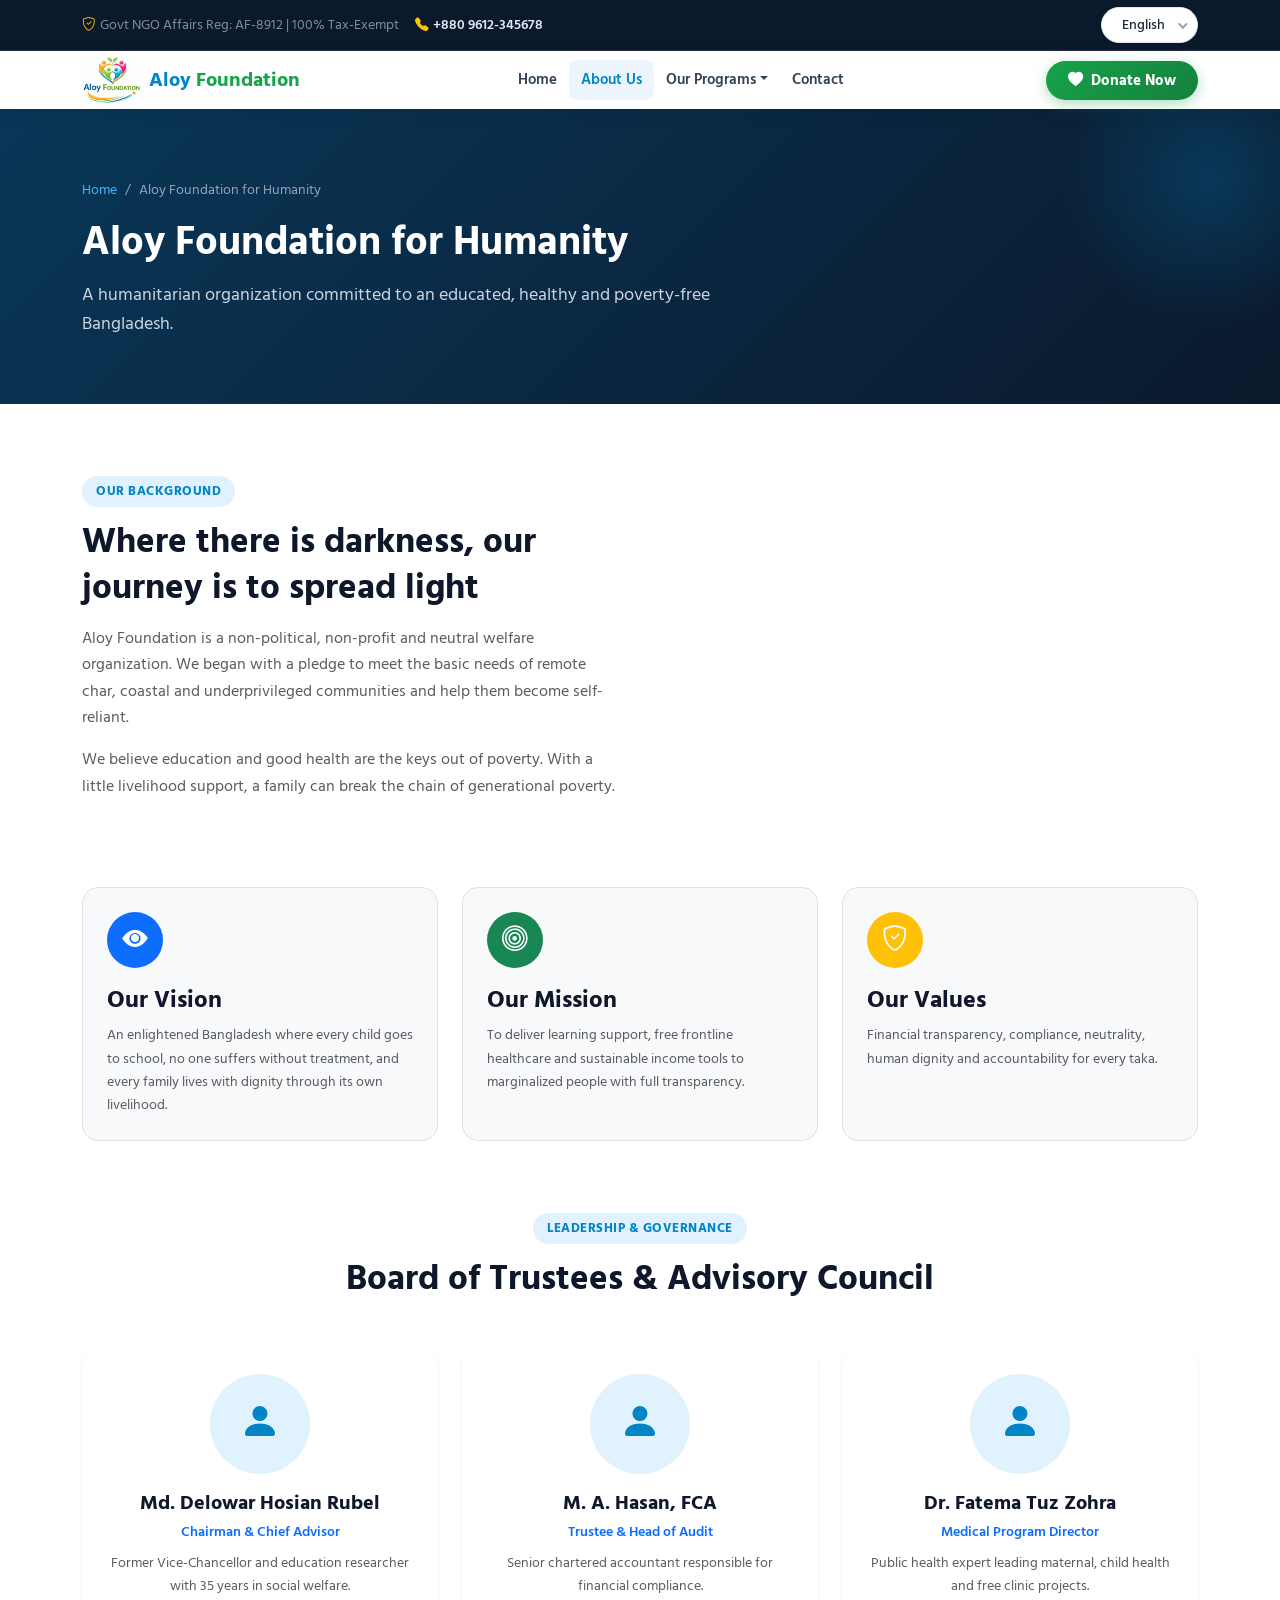
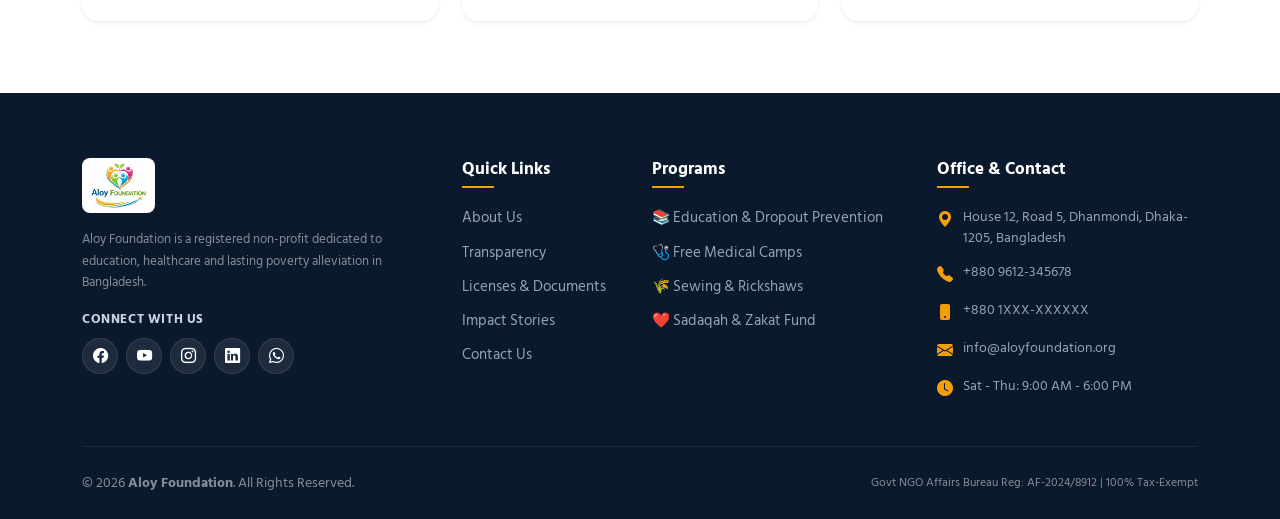
==== about.html @ f8c7ab72 "first-commit" ====
<!doctype html>
<html lang="en">
  <head>
    <meta charset="UTF-8" />
    <meta name="viewport" content="width=device-width, initial-scale=1.0" />
    <title>About Us | Aloy Foundation</title>
    <link rel="icon" type="image/jpeg" href="assets/images/logo.jpg" />
    <link rel="preconnect" href="https://fonts.googleapis.com" />
    <link rel="preconnect" href="https://fonts.gstatic.com" crossorigin />
    <link
      href="https://fonts.googleapis.com/css2?family=Hind+Siliguri:wght@300;400;500;600;700&family=Plus+Jakarta+Sans:wght@300;400;500;600;700;800&display=swap"
      rel="stylesheet"
    />
    <link
      href="https://cdn.jsdelivr.net/npm/bootstrap@5.3.3/dist/css/bootstrap.min.css"
      rel="stylesheet"
    />
    <link
      href="https://cdn.jsdelivr.net/npm/bootstrap-icons@1.11.3/font/bootstrap-icons.min.css"
      rel="stylesheet"
    />
    <link rel="stylesheet" href="assets/css/style.css" />
    <link rel="stylesheet" href="assets/css/pages/about.css" />
  </head>
  <body class="lang-en">
    <div class="top-bar">
      <div
        class="container d-flex flex-wrap justify-content-between align-items-center"
      >
        <div class="d-flex align-items-center gap-3">
          <span class="d-none d-md-inline text-white-50"
            ><i class="bi bi-shield-check text-warning me-1"></i>Govt NGO
            Affairs Reg: AF-8912 | 100% Tax-Exempt</span
          >
          <span class="d-flex align-items-center gap-1"
            ><i class="bi bi-telephone-fill text-warning"></i>
            <a href="tel:+8809612345678" class="fw-semibold"
              >+880 9612-345678</a
            ></span
          >
        </div>
        <div class="language-switcher-container">
          <div class="language-select-wrapper">
            <span class="language-icon">
              <i class="fas fa-globe"></i>
            </span>
            <select
              id="languageSwitcher"
              class="language-select"
              aria-label="Select Language"
            >
              <option value="en" selected>English</option>
              <option value="bn">বাংলা</option>
              <option value="ar">العربية</option>
              <option value="hi">हिन्दी</option>
            </select>
          </div>
          <!-- Hidden Google Translate Element -->
          <div id="google_translate_element"></div>
        </div>
      </div>
    </div>

    <!-- ===== NAVBAR ===== -->
    <header class="navbar navbar-expand-lg navbar-main sticky-top">
      <nav class="container">
        <a
          class="navbar-brand d-flex align-items-center gap-2"
          href="index.html"
        >
          <img
            src="assets/images/logo.jpg"
            alt="Aloy Foundation Logo"
            class="rounded"
          />
          <div class="d-flex flex-column">
            <span class="fw-bold fs-5 lh-1" style="color: var(--aloy-blue)"
              >Aloy
              <span style="color: var(--aloy-green-dark)"
                >Foundation</span
              ></span
            >
            <!-- <small class="text-muted fw-semibold" style="font-size: 0.72rem"
                >Aloy Welfare Foundation Bangladesh</small
              > -->
          </div>
        </a>
        <button
          class="navbar-toggler"
          type="button"
          data-bs-toggle="collapse"
          data-bs-target="#navMain"
        >
          <span class="navbar-toggler-icon"></span>
        </button>
        <div class="collapse navbar-collapse" id="navMain">
          <ul class="navbar-nav mx-auto mb-2 mb-lg-0">
            <li class="nav-item">
              <a class="nav-link active" href="index.html">Home</a>
            </li>
            <li class="nav-item">
              <a class="nav-link" href="about.html">About Us</a>
            </li>
            <li class="nav-item dropdown">
              <a
                class="nav-link dropdown-toggle"
                href="#"
                data-bs-toggle="dropdown"
                >Our Programs</a
              >
              <ul class="dropdown-menu">
                <li>
                  <a class="dropdown-item" href="education.html"
                    >📚 Education Program</a
                  >
                </li>
                <li>
                  <a class="dropdown-item" href="healthcare.html"
                    >🩺 Healthcare Services</a
                  >
                </li>
                <li>
                  <a class="dropdown-item" href="poverty.html"
                    >🌾 Poverty Alleviation</a
                  >
                </li>
              </ul>
            </li>
            <!-- <li class="nav-item">
                <a class="nav-link" href="transparency.html">Transparency</a>
              </li>
              <li class="nav-item">
                <a class="nav-link" href="documents.html"
                  >Licenses &amp; Documents</a
                >
              </li>
              <li class="nav-item">
                <a class="nav-link" href="stories.html">Impact Stories</a>
              </li> -->
            <li class="nav-item">
              <a class="nav-link" href="contact.html">Contact</a>
            </li>
          </ul>
          <button
            type="button"
            class="btn-aloy-donate"
            data-bs-toggle="modal"
            data-bs-target="#donationModal"
          >
            <i class="bi bi-heart-fill"></i> <span>Donate Now</span>
          </button>
        </div>
      </nav>
    </header>

    <!-- ===== PAGE HERO ===== -->
    <section class="page-hero">
      <div class="container">
        <div class="page-breadcrumb">
          <a href="index.html">Home</a> <span>/</span>
          <span>Aloy Foundation for Humanity</span>
        </div>
        <h1 class="page-hero-title">Aloy Foundation for Humanity</h1>
        <p class="page-hero-lead">
          A humanitarian organization committed to an educated, healthy and
          poverty-free Bangladesh.
        </p>
      </div>
    </section>

    <section class="py-5">
      <div class="container py-4">
        <div class="row align-items-center g-5 mb-5">
          <div class="col-lg-6">
            <span class="section-badge">Our Background</span>
            <h2 class="section-title">
              Where there is darkness, our journey is to spread light
            </h2>
            <p class="text-muted">
              Aloy Foundation is a non-political, non-profit and neutral welfare
              organization. We began with a pledge to meet the basic needs of
              remote char, coastal and underprivileged communities and help them
              become self-reliant.
            </p>
            <p class="text-muted">
              We believe education and good health are the keys out of poverty.
              With a little livelihood support, a family can break the chain of
              generational poverty.
            </p>
          </div>
          <div class="col-lg-6">
            <img
              src="https://images.unsplash.com/photo-1531206715517-5c0ba140b2b8?auto=format&fit=crop&w=800&q=80"
              alt=""
              class="img-fluid rounded-4 shadow"
            />
          </div>
        </div>
        <div class="row g-4 my-4">
          <div class="col-md-4">
            <div class="p-4 bg-light rounded-4 border h-100">
              <div class="stat-icon bg-primary text-white mb-3">
                <i class="bi bi-eye-fill"></i>
              </div>
              <h4 class="fw-bold mb-2">Our Vision</h4>
              <p class="text-muted small mb-0">
                An enlightened Bangladesh where every child goes to school, no
                one suffers without treatment, and every family lives with
                dignity through its own livelihood.
              </p>
            </div>
          </div>
          <div class="col-md-4">
            <div class="p-4 bg-light rounded-4 border h-100">
              <div class="stat-icon bg-success text-white mb-3">
                <i class="bi bi-bullseye"></i>
              </div>
              <h4 class="fw-bold mb-2">Our Mission</h4>
              <p class="text-muted small mb-0">
                To deliver learning support, free frontline healthcare and
                sustainable income tools to marginalized people with full
                transparency.
              </p>
            </div>
          </div>
          <div class="col-md-4">
            <div class="p-4 bg-light rounded-4 border h-100">
              <div class="stat-icon bg-warning text-white mb-3">
                <i class="bi bi-shield-check"></i>
              </div>
              <h4 class="fw-bold mb-2">Our Values</h4>
              <p class="text-muted small mb-0">
                Financial transparency, compliance, neutrality, human dignity
                and accountability for every taka.
              </p>
            </div>
          </div>
        </div>
        <div class="text-center my-5 pt-4">
          <span class="section-badge">Leadership &amp; Governance</span>
          <h2 class="section-title">
            Board of Trustees &amp; Advisory Council
          </h2>
        </div>
        <div class="row g-4">
          <div class="col-md-4">
            <div
              class="card border-0 shadow-sm rounded-4 p-4 text-center h-100"
            >
              <div class="board-avatar mx-auto mb-3">
                <i class="bi bi-person-fill"></i>
              </div>
              <h5 class="fw-bold mb-1">Md. Delowar Hosian Rubel</h5>
              <small class="text-primary fw-semibold d-block mb-2"
                >Chairman & Chief Advisor</small
              >
              <p class="text-muted small mb-0">
                Former Vice-Chancellor and education researcher with 35 years in
                social welfare.
              </p>
            </div>
          </div>
          <div class="col-md-4">
            <div
              class="card border-0 shadow-sm rounded-4 p-4 text-center h-100"
            >
              <div class="board-avatar mx-auto mb-3">
                <i class="bi bi-person-fill"></i>
              </div>
              <h5 class="fw-bold mb-1">M. A. Hasan, FCA</h5>
              <small class="text-primary fw-semibold d-block mb-2"
                >Trustee & Head of Audit</small
              >
              <p class="text-muted small mb-0">
                Senior chartered accountant responsible for financial
                compliance.
              </p>
            </div>
          </div>
          <div class="col-md-4">
            <div
              class="card border-0 shadow-sm rounded-4 p-4 text-center h-100"
            >
              <div class="board-avatar mx-auto mb-3">
                <i class="bi bi-person-fill"></i>
              </div>
              <h5 class="fw-bold mb-1">Dr. Fatema Tuz Zohra</h5>
              <small class="text-primary fw-semibold d-block mb-2"
                >Medical Program Director</small
              >
              <p class="text-muted small mb-0">
                Public health expert leading maternal, child health and free
                clinic projects.
              </p>
            </div>
          </div>
        </div>
      </div>
    </section>

    <!-- ===== FOOTER ===== -->
    <footer class="footer-main">
      <div class="container">
        <div class="row g-4">
          <!-- Col 1: Brand & Social -->
          <div class="col-lg-4 col-md-6">
            <div class="footer-logo">
              <img src="assets/images/logo.jpg" alt="Aloy Foundation" />
            </div>
            <p class="small text-white-50 pe-lg-3">
              Aloy Foundation is a registered non-profit dedicated to education,
              healthcare and lasting poverty alleviation in Bangladesh.
            </p>
            <div class="footer-social-wrap mt-3">
              <span class="footer-social-title">Connect With Us</span>
              <div class="social-links mt-2">
                <a href="https://facebook.com" target="_blank" rel="noopener" class="social-fb" title="Facebook"><i class="bi bi-facebook"></i></a>
                <a href="https://youtube.com" target="_blank" rel="noopener" class="social-yt" title="YouTube"><i class="bi bi-youtube"></i></a>
                <a href="https://instagram.com" target="_blank" rel="noopener" class="social-ig" title="Instagram"><i class="bi bi-instagram"></i></a>
                <a href="https://linkedin.com" target="_blank" rel="noopener" class="social-li" title="LinkedIn"><i class="bi bi-linkedin"></i></a>
                <a href="https://wa.me/8801XXXXXXXXX" target="_blank" rel="noopener" class="social-wa" title="WhatsApp"><i class="bi bi-whatsapp"></i></a>
              </div>
            </div>
          </div>

          <!-- Col 2: Quick Links -->
          <div class="col-6 col-lg-2 col-md-3">
            <h5 class="footer-heading">Quick Links</h5>
            <ul class="footer-links">
              <li><a href="about.html">About Us</a></li>
              <li><a href="transparency.html">Transparency</a></li>
              <li><a href="documents.html">Licenses &amp; Documents</a></li>
              <li><a href="stories.html">Impact Stories</a></li>
              <li><a href="contact.html">Contact Us</a></li>
            </ul>
          </div>

          <!-- Col 3: Programs -->
          <div class="col-6 col-lg-3 col-md-3">
            <h5 class="footer-heading">Programs</h5>
            <ul class="footer-links">
              <li>
                <a href="education.html"
                  >📚 Education &amp; Dropout Prevention</a
                >
              </li>
              <li><a href="healthcare.html">🩺 Free Medical Camps</a></li>
              <li>
                <a href="poverty.html">🌾 Sewing &amp; Rickshaws</a>
              </li>
              <li>
                <a href="index.html#other-ways-to-donate">❤️ Sadaqah &amp; Zakat Fund</a>
              </li>
            </ul>
          </div>

          <!-- Col 4: Contact & Office Address -->
          <div class="col-lg-3 col-md-6">
            <h5 class="footer-heading">Office &amp; Contact</h5>
            <ul class="footer-contact-list">
              <li>
                <i class="bi bi-geo-alt-fill"></i>
                <span>House 12, Road 5, Dhanmondi, Dhaka-1205, Bangladesh</span>
              </li>
              <li>
                <i class="bi bi-telephone-fill"></i>
                <a href="tel:+8809612345678">+880 9612-345678</a>
              </li>
              <li>
                <i class="bi bi-phone-fill"></i>
                <a href="tel:+8801XXXXXXXXX">+880 1XXX-XXXXXX</a>
              </li>
              <li>
                <i class="bi bi-envelope-fill"></i>
                <a href="mailto:info@aloyfoundation.org">info@aloyfoundation.org</a>
              </li>
              <li>
                <i class="bi bi-clock-fill"></i>
                <span>Sat - Thu: 9:00 AM - 6:00 PM</span>
              </li>
            </ul>
          </div>
        </div>

        <div
          class="footer-bottom d-flex flex-wrap justify-content-between align-items-center text-white-50 gap-2"
        >
          <div>
            © 2026 <strong>Aloy Foundation</strong>. All Rights Reserved.
          </div>
          <div class="small">Govt NGO Affairs Bureau Reg: AF-2024/8912 | 100% Tax-Exempt</div>
        </div>
      </div>
    </footer>

    <!-- ===== DONATION MODAL ===== -->
    <div class="modal fade" id="donationModal" tabindex="-1" aria-hidden="true">
      <div class="modal-dialog modal-dialog-centered modal-lg">
        <div class="modal-content">
          <div class="modal-header border-0 pb-0">
            <div class="d-flex align-items-center gap-2">
              <img src="assets/images/logo.jpg" alt="" style="height: 38px" />
              <h5 class="modal-title fw-bold">Online Donation Portal</h5>
            </div>
            <button
              type="button"
              class="btn-close"
              data-bs-dismiss="modal"
            ></button>
          </div>
          <div class="modal-body p-4">
            <div id="donationFormStep">
              <div class="row g-3 mb-3">
                <div class="col-md-6">
                  <label class="form-label small fw-bold">Donation Cause</label>
                  <select id="modalCauseSelect" class="form-select">
                    <option value="education">
                      📚 Child Education &amp; School Feeding
                    </option>
                    <option value="healthcare">
                      🩺 Free Healthcare &amp; Medicine
                    </option>
                    <option value="poverty">
                      🌾 Livelihood &amp; Self-Reliance
                    </option>
                    <option value="general">
                      🌐 General Humanitarian Fund
                    </option>
                  </select>
                </div>
                <div class="col-md-6">
                  <label class="form-label small fw-bold"
                    >Donation Amount</label
                  >
                  <div class="input-group">
                    <span
                      class="input-group-text fw-bold bg-light"
                      id="modalCurrencySymbol"
                      >৳</span
                    >
                    <input
                      type="number"
                      id="modalDonationAmount"
                      class="form-control"
                      value="1000"
                      min="10"
                    />
                  </div>
                </div>
              </div>
              <div class="row g-3 mb-3">
                <div class="col-md-6">
                  <input
                    type="text"
                    id="donorFullName"
                    class="form-control form-control-sm"
                    placeholder="Full name"
                  />
                </div>
                <div class="col-md-6">
                  <input
                    type="tel"
                    id="donorPhone"
                    class="form-control form-control-sm"
                    placeholder="Phone number"
                  />
                </div>
              </div>
              <div class="row g-2 mb-3">
                <div class="col-4 col-md-2">
                  <div class="payment-method-card active" data-method="bkash">
                    <img
                      src="assets/images/mfs/bkash.png"
                      alt="bKash"
                      style="height: 20px; width: 20px; object-fit: contain; margin-bottom: 2px;"
                      class="mx-auto d-block"
                    />
                    <span class="fw-bold d-block">bKash</span>
                  </div>
                </div>
                <div class="col-4 col-md-2">
                  <div class="payment-method-card" data-method="nagad">
                    <img
                      src="assets/images/mfs/nagad.png"
                      alt="Nagad"
                      style="height: 20px; width: 20px; object-fit: contain; margin-bottom: 2px;"
                      class="mx-auto d-block"
                    />
                    <span class="fw-bold d-block">Nagad</span>
                  </div>
                </div>
                <div class="col-4 col-md-2">
                  <div class="payment-method-card" data-method="rocket">
                    <img
                      src="assets/images/mfs/rocket.png"
                      alt="Rocket"
                      style="height: 20px; width: 20px; object-fit: contain; margin-bottom: 2px;"
                      class="mx-auto d-block"
                    />
                    <span class="fw-bold d-block">Rocket</span>
                  </div>
                </div>
                <div class="col-4 col-md-2">
                  <div class="payment-method-card" data-method="cards">
                    <span class="fw-bold d-block">Cards</span>
                  </div>
                </div>
                <div class="col-4 col-md-2">
                  <div class="payment-method-card" data-method="stripe">
                    <span class="fw-bold d-block">Stripe</span>
                  </div>
                </div>
                <div class="col-4 col-md-2">
                  <div class="payment-method-card" data-method="paypal">
                    <span class="fw-bold d-block">PayPal</span>
                  </div>
                </div>
              </div>
              <div
                id="bkashInstructions"
                class="p-3 bg-light rounded-3 border small mb-3"
              >
                Merchant number: <strong>01700-000000</strong> (Make Payment).
                Write your name as reference.
              </div>
              <div
                id="cardInstructions"
                class="p-3 bg-light rounded-3 border small mb-3 d-none"
              >
                You can give by card or PayPal through a secure gateway.
              </div>
              <button
                type="button"
                id="btnSubmitDonation"
                class="btn-aloy-donate w-100 py-3 justify-content-center"
              >
                Confirm Donation &amp; Generate Receipt
              </button>
            </div>
            <div id="donationReceiptStep" class="d-none text-center py-4">
              <i
                class="bi bi-check-circle-fill text-success"
                style="font-size: 3.5rem"
              ></i>
              <h4 class="fw-bold mt-2">Thank you for your generosity!</h4>
              <div
                class="card p-3 bg-light text-start mx-auto my-3"
                style="max-width: 450px"
              >
                <div class="d-flex justify-content-between mb-2">
                  <span class="text-muted small">Receipt No</span
                  ><strong id="receiptTxnId"></strong>
                </div>
                <div class="d-flex justify-content-between mb-2">
                  <span class="text-muted small">Donor</span
                  ><strong id="receiptDonorName"></strong>
                </div>
                <div class="d-flex justify-content-between mb-2">
                  <span class="text-muted small">Cause</span
                  ><strong id="receiptCause"></strong>
                </div>
                <div class="d-flex justify-content-between mb-2">
                  <span class="text-muted small">Amount</span
                  ><strong id="receiptAmount"></strong>
                </div>
                <div class="d-flex justify-content-between">
                  <span class="text-muted small">Date</span
                  ><span id="receiptDate"></span>
                </div>
              </div>
              <button
                class="btn btn-outline-secondary btn-sm me-2"
                onclick="window.print()"
              >
                Print Receipt
              </button>
              <button class="btn btn-primary btn-sm" data-bs-dismiss="modal">
                Done
              </button>
            </div>
          </div>
        </div>
      </div>
    </div>

    <script src="https://cdn.jsdelivr.net/npm/bootstrap@5.3.3/dist/js/bootstrap.bundle.min.js"></script>
    <script src="assets/js/main.js"></script>
  </body>
</html>
---- assets/css/style.css ----
/* 
================================================================
   ALOY FOUNDATION - OFFICIAL STYLESHEET
   Brand Colors:
   - Primary Blue: #0284c7 (from "Aloy")
   - Primary Green: #4cae2a / #16a34a (from "FOUNDATION")
   - Warm Amber/Orange: #f59e0b / #ea580c (from the Star & Swoosh)
   - Care Rose: #e11d48 (from Heart figure)
================================================================
*/

@import url("https://fonts.googleapis.com/css2?family=Hind+Siliguri:wght@300;400;500;600;700&family=Plus+Jakarta+Sans:wght@300;400;500;600;700;800&display=swap");

:root {
  --aloy-blue: #0284c7;
  --aloy-blue-dark: #0369a1;
  --aloy-blue-light: #e0f2fe;

  --aloy-green: #4cae2a;
  --aloy-green-dark: #16a34a;
  --aloy-green-light: #ecfdf5;

  --aloy-amber: #f59e0b;
  --aloy-amber-dark: #d97706;
  --aloy-amber-light: #fef3c7;

  --aloy-rose: #e11d48;
  --aloy-rose-light: #ffe4e6;

  --aloy-dark: #0f172a;
  --aloy-slate: #334155;
  --aloy-muted: #64748b;
  --aloy-light-bg: #f8fafc;
  --aloy-card-bg: #ffffff;
  --aloy-border: #e2e8f0;

  --aloy-shadow-sm: 0 2px 8px rgba(15, 23, 42, 0.05);
  --aloy-shadow-md: 0 8px 24px rgba(15, 23, 42, 0.08);
  --aloy-shadow-lg: 0 16px 40px rgba(15, 23, 42, 0.12);
  --aloy-radius-sm: 8px;
  --aloy-radius-md: 14px;
  --aloy-radius-lg: 20px;
  --aloy-radius-pill: 9999px;

  --font-en: "Plus Jakarta Sans", system-ui, -apple-system, sans-serif;
  --font-bn: "Hind Siliguri", "Plus Jakarta Sans", sans-serif;
}

/* Base & Typography */
body {
  font-family: var(--font-bn);
  color: var(--aloy-slate);
  background-color: #ffffff;
  overflow-x: clip;
  line-height: 1.65;
}

[lang="en"] body,
body.lang-en {
  font-family: var(--font-en) !important;
}

h1,
h2,
h3,
h4,
h5,
h6 {
  color: var(--aloy-dark);
  font-weight: 700;
  line-height: 1.3;
}

a {
  color: var(--aloy-blue);
  text-decoration: none;
  transition: all 0.25s ease;
}
a:hover {
  color: var(--aloy-blue-dark);
}

/* ==========================================
   BUTTON DESIGN & FIXES (Prevent Huge/Breaking Buttons)
   ========================================== */
.btn-aloy-primary,
.btn-aloy-donate,
.btn-aloy-outline,
.btn-lang,
.freq-btn,
.amount-btn {
  white-space: nowrap !important;
  max-width: 100%;
  flex-shrink: 0;
  line-height: 1.25;
}

.btn-aloy-primary {
  background: linear-gradient(
    135deg,
    var(--aloy-blue) 0%,
    var(--aloy-blue-dark) 100%
  );
  color: #fff !important;
  font-weight: 700;
  padding: 10px 22px;
  border-radius: var(--aloy-radius-pill);
  border: none;
  font-size: 0.95rem;
  box-shadow: 0 4px 14px rgba(2, 132, 199, 0.35);
  transition: all 0.25s ease;
  display: inline-flex;
  align-items: center;
  justify-content: center;
  gap: 8px;
}
.btn-aloy-primary:hover {
  transform: translateY(-2px);
  box-shadow: 0 8px 20px rgba(2, 132, 199, 0.45);
}

.btn-aloy-donate {
  background: linear-gradient(135deg, #16a34a 0%, #15803d 100%);
  color: #fff !important;
  font-weight: 700;
  padding: 10px 22px;
  border-radius: var(--aloy-radius-pill);
  border: none;
  font-size: 0.95rem;
  box-shadow: 0 4px 14px rgba(22, 163, 74, 0.35);
  animation: pulse-green 2.5s infinite;
  display: inline-flex;
  align-items: center;
  justify-content: center;
  gap: 8px;
}
.btn-aloy-donate:hover {
  transform: translateY(-2px);
  box-shadow: 0 8px 22px rgba(22, 163, 74, 0.5);
  background: linear-gradient(135deg, #15803d 0%, #166534 100%);
}

@keyframes pulse-green {
  0% {
    box-shadow: 0 0 0 0 rgba(22, 163, 74, 0.5);
  }
  70% {
    box-shadow: 0 0 0 10px rgba(22, 163, 74, 0);
  }
  100% {
    box-shadow: 0 0 0 0 rgba(22, 163, 74, 0);
  }
}

.btn-aloy-outline {
  border: 2px solid var(--aloy-blue);
  color: var(--aloy-blue) !important;
  font-weight: 600;
  padding: 8px 20px;
  font-size: 0.95rem;
  border-radius: var(--aloy-radius-pill);
  transition: all 0.2s ease;
  display: inline-flex;
  align-items: center;
  justify-content: center;
}
.btn-aloy-outline:hover {
  background-color: var(--aloy-blue);
  color: #fff !important;
}

/* ==========================================
   TOP UTILITY BAR
   ========================================== */
.top-bar {
  background-color: #0b192c;
  color: #cbd5e1;
  font-size: 0.85rem;
  padding: 7px 0;
  border-bottom: 1px solid rgba(255, 255, 255, 0.1);
}

.top-bar a {
  color: #e2e8f0;
}
.top-bar a:hover {
  color: var(--aloy-amber);
}

.lang-switch .btn-lang {
  border: 1px solid rgba(255, 255, 255, 0.25);
  color: #fff;
  padding: 3px 10px;
  font-size: 0.78rem;
  border-radius: var(--aloy-radius-pill);
  transition: all 0.2s;
  background: transparent;
  line-height: 1.2;
}
.lang-switch .btn-lang.active {
  background-color: var(--aloy-amber);
  color: #000;
  font-weight: 700;
  border-color: var(--aloy-amber);
}

.currency-switch select {
  background: rgba(255, 255, 255, 0.12);
  color: #fff;
  border: 1px solid rgba(255, 255, 255, 0.25);
  font-size: 0.78rem;
  border-radius: var(--aloy-radius-pill);
  padding: 3px 8px;
  line-height: 1.2;
}
.currency-switch select option {
  background: #0f172a;
  color: #fff;
}

/* ==========================================
   MAIN NAVIGATION
   ========================================== */
.navbar-main {
  position: -webkit-sticky !important;
  position: sticky !important;
  top: 0 !important;
  z-index: 1020 !important;
  background-color: rgba(255, 255, 255, 0.98);
  backdrop-filter: blur(12px);
  box-shadow: 0 4px 20px rgba(0, 0, 0, 0.06);
  padding: 0;
  transition: all 0.3s ease;
}

.navbar-brand img {
  height: 48px;
  width: auto;
  object-fit: contain;
}

.nav-link {
  font-weight: 600;
  font-size: 0.92rem;
  color: var(--aloy-slate) !important;
  padding: 8px 12px !important;
  border-radius: var(--aloy-radius-sm);
  transition: all 0.2s ease;
  white-space: nowrap;
}
.nav-link:hover,
.nav-link.active {
  color: var(--aloy-blue) !important;
  background-color: rgba(2, 132, 199, 0.08);
}

.dropdown-menu {
  border: 1px solid var(--aloy-border);
  border-radius: var(--aloy-radius-md);
  box-shadow: var(--aloy-shadow-lg);
  padding: 8px;
  animation: fadeInDown 0.25s ease-out;
}

@keyframes fadeInDown {
  from {
    opacity: 0;
    transform: translateY(-8px);
  }
  to {
    opacity: 1;
    transform: translateY(0);
  }
}

.dropdown-item {
  border-radius: 8px;
  padding: 8px 12px;
  font-weight: 500;
  font-size: 0.9rem;
}
.dropdown-item:hover {
  background-color: var(--aloy-blue-light);
  color: var(--aloy-blue-dark);
}

/* ==========================================
   HERO SECTION WITH SMOOTH BANNER SLIDER
   ========================================== */
.hero-slider-container {
  position: relative;
  background-color: #0b192c;
  overflow: hidden;
  min-height: 620px;
}

/* Carousel Item & Background Transitions */
.hero-carousel-item {
  height: 640px;
  min-height: 640px;
  background-size: cover;
  background-position: center;
  position: relative;
  transition:
    transform 1.2s cubic-bezier(0.25, 1, 0.5, 1),
    opacity 0.8s ease-in-out !important;
}

/* Background gradient overlay for sharp text contrast */
.hero-carousel-item::before {
  content: "";
  position: absolute;
  top: 0;
  left: 0;
  right: 0;
  bottom: 0;
  background: linear-gradient(
    90deg,
    rgba(11, 25, 44, 0.92) 0%,
    rgba(11, 25, 44, 0.82) 45%,
    rgba(11, 25, 44, 0.45) 100%
  );
  z-index: 1;
}

.hero-content-wrap {
  position: relative;
  z-index: 2;
  padding: 60px 0;
}

.hero-badge {
  display: inline-flex;
  align-items: center;
  gap: 8px;
  background: rgba(255, 255, 255, 0.15);
  color: #fef08a;
  font-size: 0.85rem;
  font-weight: 600;
  padding: 6px 16px;
  border-radius: var(--aloy-radius-pill);
  margin-bottom: 18px;
  border: 1px solid rgba(255, 255, 255, 0.2);
  backdrop-filter: blur(4px);
}

.hero-title {
  font-size: 2.75rem;
  font-weight: 800;
  color: #ffffff;
  line-height: 1.25;
  margin-bottom: 20px;
}
.hero-title .highlight-blue {
  color: #38bdf8;
}
.hero-title .highlight-green {
  color: #4ade80;
}

.hero-lead {
  font-size: 1.12rem;
  color: #cbd5e1;
  margin-bottom: 28px;
  max-width: 620px;
}

/* Carousel Indicators */
.carousel-indicators [data-bs-target] {
  width: 12px;
  height: 12px;
  border-radius: 50%;
  background-color: rgba(255, 255, 255, 0.5);
  border: none;
  margin: 0 5px;
  transition: all 0.3s;
}
.carousel-indicators .active {
  width: 28px;
  border-radius: 10px;
  background-color: var(--aloy-amber);
}

/* Quick Donation Box inside Hero */
.hero-donate-box {
  background: #ffffff;
  border-radius: var(--aloy-radius-lg);
  padding: 26px;
  box-shadow: 0 20px 45px rgba(0, 0, 0, 0.3);
  border: 1px solid rgba(255, 255, 255, 0.2);
  position: relative;
  z-index: 2;
}

.donate-box-title {
  font-size: 1.2rem;
  font-weight: 700;
  display: flex;
  align-items: center;
  justify-content: space-between;
  margin-bottom: 14px;
}

/* Frequency Toggle */
.freq-toggle {
  display: flex;
  background: #f1f5f9;
  border-radius: var(--aloy-radius-pill);
  padding: 4px;
  margin-bottom: 16px;
}
.freq-toggle button {
  flex: 1;
  border: none;
  background: transparent;
  padding: 8px 10px;
  font-size: 0.88rem;
  font-weight: 600;
  border-radius: var(--aloy-radius-pill);
  color: var(--aloy-slate);
  transition: all 0.2s;
  white-space: nowrap;
}
.freq-toggle button.active {
  background: #ffffff;
  color: var(--aloy-dark);
  box-shadow: 0 2px 6px rgba(0, 0, 0, 0.08);
}

/* Cause Select Pills */
.cause-selector {
  display: grid;
  grid-template-columns: repeat(3, 1fr);
  gap: 8px;
  margin-bottom: 16px;
}
.cause-pill {
  border: 1px solid var(--aloy-border);
  background: #f8fafc;
  border-radius: 10px;
  padding: 8px 4px;
  text-align: center;
  cursor: pointer;
  font-size: 0.78rem;
  font-weight: 600;
  transition: all 0.2s;
}
.cause-pill i {
  display: block;
  font-size: 1.15rem;
  margin-bottom: 3px;
}
.cause-pill.active {
  border-color: var(--aloy-blue);
  background: var(--aloy-blue-light);
  color: var(--aloy-blue-dark);
}

/* Amount Pills */
.amount-grid {
  display: grid;
  grid-template-columns: repeat(4, 1fr);
  gap: 8px;
  margin-bottom: 12px;
}
.amount-btn {
  border: 1px solid var(--aloy-border);
  background: #fff;
  border-radius: 8px;
  padding: 8px 4px;
  font-weight: 700;
  font-size: 0.9rem;
  text-align: center;
  cursor: pointer;
  transition: all 0.2s;
}
.amount-btn:hover {
  border-color: var(--aloy-green);
}
.amount-btn.active {
  background: #16a34a;
  color: #fff;
  border-color: #16a34a;
}

.impact-preview-text {
  font-size: 0.82rem;
  color: #065f46;
  background: #ecfdf5;
  padding: 8px 12px;
  border-radius: 8px;
  margin-bottom: 14px;
  border-left: 3px solid #10b981;
}

/* ==========================================
   PAGE HERO / SUBPAGE HEADER
   ========================================== */
.page-hero {
  background: linear-gradient(135deg, #093758 0%, #0b192c 100%);
  color: #ffffff;
  padding: 70px 0 50px 0;
  position: relative;
  overflow: hidden;
}
.page-hero::after {
  content: "";
  position: absolute;
  top: -80px;
  right: -80px;
  width: 300px;
  height: 300px;
  background: radial-gradient(
    circle,
    rgba(2, 132, 199, 0.25) 0%,
    rgba(0, 0, 0, 0) 70%
  );
  border-radius: 50%;
}
.page-hero-title {
  font-size: 2.5rem;
  font-weight: 800;
  color: #ffffff;
  margin-bottom: 12px;
}
.page-hero-lead {
  font-size: 1.1rem;
  color: #cbd5e1;
  max-width: 720px;
}
.page-breadcrumb {
  display: flex;
  align-items: center;
  gap: 8px;
  font-size: 0.85rem;
  color: #94a3b8;
  margin-bottom: 14px;
}
.page-breadcrumb a {
  color: #38bdf8;
}

/* ==========================================
   STATS COUNTER SECTION
   ========================================== */
.impact-stats-section {
  background: linear-gradient(135deg, #093758 0%, #0b192c 100%);
  color: #ffffff;
  padding: 55px 0;
  position: relative;
}

.stat-item {
  text-align: center;
  padding: 16px 12px;
}
.stat-icon {
  width: 56px;
  height: 56px;
  border-radius: 50%;
  background: rgba(255, 255, 255, 0.1);
  display: inline-flex;
  align-items: center;
  justify-content: center;
  font-size: 1.6rem;
  color: var(--aloy-amber);
  margin-bottom: 12px;
}
.stat-number {
  font-size: 2.3rem;
  font-weight: 800;
  color: #ffffff;
  margin-bottom: 4px;
  font-family: var(--font-en);
}
.stat-label {
  font-size: 0.92rem;
  color: #94a3b8;
  font-weight: 500;
}

/* Section Header Styles */
.section-badge {
  display: inline-block;
  font-size: 0.82rem;
  font-weight: 700;
  letter-spacing: 0.5px;
  text-transform: uppercase;
  color: var(--aloy-blue);
  background: var(--aloy-blue-light);
  padding: 5px 14px;
  border-radius: var(--aloy-radius-pill);
  margin-bottom: 12px;
}
.section-title {
  font-size: 2.2rem;
  font-weight: 800;
  margin-bottom: 14px;
}
.section-lead {
  font-size: 1.05rem;
  color: var(--aloy-muted);
  max-width: 680px;
  margin: 0 auto;
}

/* Program Cards (The 3 Core Pillars) */
.program-card {
  background: #ffffff;
  border-radius: var(--aloy-radius-lg);
  border: 1px solid var(--aloy-border);
  overflow: hidden;
  box-shadow: var(--aloy-shadow-sm);
  transition: all 0.3s cubic-bezier(0.165, 0.84, 0.44, 1);
  display: flex;
  flex-direction: column;
  height: 100%;
}
.program-card:hover {
  transform: translateY(-8px);
  box-shadow: var(--aloy-shadow-lg);
  border-color: rgba(2, 132, 199, 0.3);
}

.program-card-img-wrap {
  position: relative;
  height: 230px;
  overflow: hidden;
}
.program-card-img {
  width: 100%;
  height: 100%;
  object-fit: cover;
  transition: transform 0.5s ease;
}
.program-card:hover .program-card-img {
  transform: scale(1.06);
}

.program-sector-pill {
  position: absolute;
  top: 16px;
  left: 16px;
  padding: 6px 14px;
  border-radius: var(--aloy-radius-pill);
  color: #ffffff;
  font-weight: 700;
  font-size: 0.82rem;
  display: inline-flex;
  align-items: center;
  gap: 6px;
  box-shadow: 0 4px 10px rgba(0, 0, 0, 0.2);
}
.pill-education {
  background-color: #0284c7;
}
.pill-health {
  background-color: #e11d48;
}
.pill-poverty {
  background-color: #16a34a;
}

.program-card-body {
  padding: 24px;
  display: flex;
  flex-direction: column;
  flex-grow: 1;
}

.program-features-list {
  list-style: none;
  padding: 0;
  margin: 16px 0 20px 0;
}
.program-features-list li {
  font-size: 0.9rem;
  color: var(--aloy-slate);
  margin-bottom: 8px;
  display: flex;
  align-items: center;
  gap: 8px;
}
.program-features-list li i {
  color: var(--aloy-green);
  font-size: 1rem;
}

/* ==========================================
   GOVT LICENSES & LEGAL DOCUMENTS CARDS
   ========================================== */
.document-card {
  background: #ffffff;
  border: 1px solid var(--aloy-border);
  border-radius: var(--aloy-radius-md);
  padding: 22px;
  box-shadow: var(--aloy-shadow-sm);
  transition: all 0.25s ease;
  height: 100%;
  display: flex;
  flex-direction: column;
}
.document-card:hover {
  transform: translateY(-4px);
  box-shadow: var(--aloy-shadow-md);
  border-color: var(--aloy-blue);
}

.doc-icon-wrap {
  width: 54px;
  height: 54px;
  border-radius: 12px;
  display: flex;
  align-items: center;
  justify-content: center;
  font-size: 1.8rem;
  margin-bottom: 16px;
}
.doc-icon-pdf {
  background: #fee2e2;
  color: #ef4444;
}
.doc-icon-cert {
  background: #e0f2fe;
  color: #0284c7;
}
.doc-icon-tax {
  background: #dcfce7;
  color: #16a34a;
}
.doc-icon-law {
  background: #fef3c7;
  color: #d97706;
}

.doc-meta {
  font-size: 0.82rem;
  color: var(--aloy-muted);
  margin-bottom: 14px;
}
.doc-meta span {
  display: inline-block;
  margin-right: 12px;
}

/* Transparency & Governance Section */
.transparency-section {
  background-color: #f8fafc;
  border-top: 1px solid var(--aloy-border);
  border-bottom: 1px solid var(--aloy-border);
  padding: 70px 0;
}

.fund-alloc-card {
  background: #ffffff;
  border-radius: var(--aloy-radius-lg);
  padding: 28px;
  border: 1px solid var(--aloy-border);
  box-shadow: var(--aloy-shadow-sm);
}

.alloc-bar-item {
  margin-bottom: 16px;
}
.alloc-bar-header {
  display: flex;
  justify-content: space-between;
  font-size: 0.92rem;
  font-weight: 600;
  margin-bottom: 6px;
}

.audit-doc-card {
  background: #ffffff;
  border: 1px solid var(--aloy-border);
  border-radius: var(--aloy-radius-md);
  padding: 16px 20px;
  display: flex;
  align-items: center;
  justify-content: space-between;
  margin-bottom: 12px;
  transition: all 0.2s;
}
.audit-doc-card:hover {
  border-color: var(--aloy-blue);
  background: var(--aloy-blue-light);
}

.pdf-icon {
  font-size: 2rem;
  color: #ef4444;
  margin-right: 14px;
}

.badge-trust {
  display: inline-flex;
  align-items: center;
  gap: 8px;
  background: #ffffff;
  border: 1px solid #cbd5e1;
  padding: 10px 18px;
  border-radius: var(--aloy-radius-md);
  font-size: 0.9rem;
  font-weight: 600;
  color: var(--aloy-dark);
  box-shadow: var(--aloy-shadow-sm);
}

/* Success Stories */
.story-card {
  background: #ffffff;
  border-radius: var(--aloy-radius-lg);
  border: 1px solid var(--aloy-border);
  overflow: hidden;
  box-shadow: var(--aloy-shadow-sm);
  transition: all 0.3s;
  height: 100%;
}
.story-card:hover {
  box-shadow: var(--aloy-shadow-md);
}

.story-img-wrap {
  height: 220px;
  position: relative;
}
.story-img {
  width: 100%;
  height: 100%;
  object-fit: cover;
}
.story-quote-icon {
  position: absolute;
  bottom: -15px;
  right: 20px;
  width: 40px;
  height: 40px;
  border-radius: 50%;
  background: var(--aloy-amber);
  color: #fff;
  display: flex;
  align-items: center;
  justify-content: center;
  font-size: 1.2rem;
  box-shadow: 0 4px 10px rgba(0, 0, 0, 0.15);
}

/* Volunteer CTA Banner */
.volunteer-banner {
  background: linear-gradient(135deg, #0284c7 0%, #0369a1 100%);
  border-radius: var(--aloy-radius-lg);
  padding: 50px 40px;
  color: #ffffff;
  box-shadow: var(--aloy-shadow-md);
  position: relative;
  overflow: hidden;
}
.volunteer-banner::after {
  content: "";
  position: absolute;
  top: -60px;
  right: -60px;
  width: 250px;
  height: 250px;
  background: rgba(255, 255, 255, 0.1);
  border-radius: 50%;
}

/* Footer */
.footer-main {
  background-color: #0b192c;
  color: #94a3b8;
  padding-top: 65px;
  padding-bottom: 25px;
  font-size: 0.92rem;
}

.footer-logo img {
  height: 55px;
  margin-bottom: 16px;
  background: #ffffff;
  padding: 4px 8px;
  border-radius: 8px;
}

.footer-heading {
  color: #ffffff;
  font-size: 1.05rem;
  font-weight: 700;
  margin-bottom: 18px;
  position: relative;
  padding-bottom: 8px;
}
.footer-heading::after {
  content: "";
  position: absolute;
  bottom: 0;
  left: 0;
  width: 32px;
  height: 2px;
  background-color: var(--aloy-amber);
}

.footer-links {
  list-style: none;
  padding: 0;
  margin: 0;
}
.footer-links li {
  margin-bottom: 10px;
}
.footer-links a {
  color: #94a3b8;
  transition: all 0.2s;
}
.footer-links a:hover {
  color: #ffffff;
  padding-left: 5px;
}

/* Footer Social & Contact Enhancements */
.footer-social-title {
  display: block;
  font-size: 0.8rem;
  font-weight: 700;
  color: #cbd5e1;
  text-transform: uppercase;
  letter-spacing: 0.6px;
}

.social-links {
  display: flex;
  align-items: center;
  flex-wrap: wrap;
  gap: 8px;
}

.social-links a {
  display: inline-flex;
  align-items: center;
  justify-content: center;
  width: 36px;
  height: 36px;
  border-radius: 50%;
  background: rgba(255, 255, 255, 0.08);
  border: 1px solid rgba(255, 255, 255, 0.1);
  color: #ffffff;
  font-size: 0.95rem;
  transition: all 0.25s ease;
}

.social-links a:hover {
  transform: translateY(-3px);
  color: #ffffff;
}

.social-links a.social-fb:hover {
  background: #1877f2;
  border-color: #1877f2;
  box-shadow: 0 4px 12px rgba(24, 119, 242, 0.4);
}

.social-links a.social-yt:hover {
  background: #ff0000;
  border-color: #ff0000;
  box-shadow: 0 4px 12px rgba(255, 0, 0, 0.4);
}

.social-links a.social-ig:hover {
  background: #e4405f;
  border-color: #e4405f;
  box-shadow: 0 4px 12px rgba(228, 64, 95, 0.4);
}

.social-links a.social-li:hover {
  background: #0a66c2;
  border-color: #0a66c2;
  box-shadow: 0 4px 12px rgba(10, 102, 194, 0.4);
}

.social-links a.social-wa:hover {
  background: #25d366;
  border-color: #25d366;
  box-shadow: 0 4px 12px rgba(37, 211, 102, 0.4);
}

/* Footer Contact List */
.footer-contact-list {
  list-style: none;
  padding: 0;
  margin: 0;
  display: flex;
  flex-direction: column;
  gap: 12px;
}

.footer-contact-list li {
  display: flex;
  align-items: flex-start;
  gap: 10px;
  color: #94a3b8;
  font-size: 0.88rem;
  line-height: 1.5;
}

.footer-contact-list li i {
  color: var(--aloy-amber);
  font-size: 1rem;
  margin-top: 2px;
  flex-shrink: 0;
}

.footer-contact-list a {
  color: #94a3b8;
  transition: color 0.2s ease;
}

.footer-contact-list a:hover {
  color: #ffffff;
}

.footer-bottom {
  margin-top: 45px;
  padding-top: 25px;
  border-top: 1px solid rgba(255, 255, 255, 0.08);
  font-size: 0.85rem;
}

/* Modal */
.modal-content {
  border-radius: var(--aloy-radius-lg);
  border: none;
  box-shadow: 0 25px 60px rgba(0, 0, 0, 0.25);
}

.payment-method-card {
  border: 1px solid var(--aloy-border);
  border-radius: 10px;
  padding: 10px 6px;
  cursor: pointer;
  transition: all 0.2s;
  text-align: center;
}
.payment-method-card:hover {
  border-color: var(--aloy-blue);
}
.payment-method-card.active {
  border-color: var(--aloy-blue);
  background-color: var(--aloy-blue-light);
}

/* Floating Donate Quick Button (Mobile) */
.mobile-donate-fab {
  display: none;
  position: fixed;
  bottom: 20px;
  right: 20px;
  z-index: 999;
}

@media (max-width: 991.98px) {
  .hero-title {
    font-size: 2.1rem;
  }
  .hero-carousel-item {
    height: auto;
    min-height: auto;
  }
  .mobile-donate-fab {
    display: block;
  }
}
/* =========================================================
     1. REMOVE GOOGLE TRANSLATE TOP BAR & FIX LAYOUT SHIFT
     ========================================================= */
/* Hide the top banner iframe completely */
.goog-te-banner-frame,
iframe.goog-te-banner-frame,
.goog-te-banner-frame.skiptranslate {
  display: none !important;
  visibility: hidden !important;
  height: 0 !important;
  width: 0 !important;
}
/* Prevent Google Translate from pushing the body down */
body {
  top: 0px !important;
  position: static !important;
}
/* Hide default Google Translate element and widget artifacts */
/* display: none ব্যবহার করবেন না, এটা ব্যবহার করুন */
#google_translate_element {
  position: absolute !important;
  top: -9999px !important;
  left: -9999px !important;
  width: 1px !important;
  height: 1px !important;
  overflow: hidden !important;
  opacity: 0 !important;
  pointer-events: none !important;
}
/* Hide translated text hover tooltip / highlight */
.goog-tooltip,
.goog-tooltip:hover {
  display: none !important;
}
.goog-text-highlight {
  background-color: transparent !important;
  border: none !important;
  box-shadow: none !important;
}
/* =========================================================
     2. MODERN LANGUAGE SWITCHER DESIGN
     ========================================================= */
.language-switcher-container {
  display: inline-block;
}
.language-select-wrapper {
  position: relative;
  display: inline-flex;
  align-items: center;
  background: #ffffff;
  border: 1px solid #e2e8f0;
  border-radius: 9999px; /* Pill shape */
  padding: 6px 14px 6px 12px;
  box-shadow:
    0 1px 3px rgba(0, 0, 0, 0.06),
    0 1px 2px rgba(0, 0, 0, 0.04);
  transition: all 0.2s cubic-bezier(0.4, 0, 0.2, 1);
}
.language-select-wrapper:hover {
  border-color: #cbd5e1;
  box-shadow: 0 4px 6px -1px rgba(0, 0, 0, 0.08);
  transform: translateY(-1px);
}
.language-select-wrapper:focus-within {
  border-color: #3b82f6;
  box-shadow: 0 0 0 3px rgba(59, 130, 246, 0.18);
}
.language-icon {
  display: flex;
  align-items: center;
  justify-content: center;
  color: #64748b;
  font-size: 14px;
  margin-right: 8px;
  pointer-events: none;
}
.language-select {
  appearance: none;
  -webkit-appearance: none;
  -moz-appearance: none;
  background: transparent;
  border: none;
  outline: none;
  font-family: inherit;
  font-size: 13.5px;
  font-weight: 500;
  color: #1e293b;
  padding-right: 18px; /* Room for custom arrow */
  cursor: pointer;
}
/* Custom dropdown arrow indicator */
.language-select-wrapper::after {
  content: "";
  position: absolute;
  right: 12px;
  width: 7px;
  height: 7px;
  border-right: 2px solid #94a3b8;
  border-bottom: 2px solid #94a3b8;
  transform: rotate(45deg) translateY(-2px);
  pointer-events: none;
  transition: transform 0.2s ease;
}
.language-select-wrapper:hover::after {
  border-color: #475569;
}
.language-select option {
  background-color: #ffffff;
  color: #1e293b;
  font-weight: normal;
}
/* ১. গুগলের টপ ব্যানার ও ফ্রেম সম্পূর্ণ হাইড করুন */
.goog-te-banner-frame,
.goog-te-banner-frame.skiptranslate,
iframe.goog-te-banner-frame,
iframe[id^=":"][id$=".container"] {
  display: none !important;
  visibility: hidden !important;
  height: 0 !important;
  width: 0 !important;
  opacity: 0 !important;
  pointer-events: none !important;
}

/* ২. বডি যেন ৪০ পিক্সেল নিচে না নামে */
body {
  top: 0px !important;
  position: static !important;
}

.goog-tooltip,
.goog-tooltip:hover {
  display: none !important;
}
.goog-text-highlight {
  background-color: transparent !important;
  border: none !important;
  box-shadow: none !important;
}

/* ================================================================
   OTHER WAYS TO DONATE SECTION - MINIMAL & CLEAN GRID
   ================================================================ */
.donate-wrap {
  background-color: #f8fafc;
  padding: 80px 0;
  position: relative;
}

.donate-header {
  margin-bottom: 48px;
}

.donate-header .sec-sub {
  max-width: 600px;
  margin-top: 8px;
  color: #64748b;
  font-size: 0.95rem;
}

.donate-grid {
  display: grid;
  grid-template-columns: repeat(3, 1fr);
  gap: 28px;
}

/* Card Styling */
.donate-card {
  position: relative;
  background: #ffffff;
  border: 1px solid #e2e8f0;
  border-radius: 16px;
  padding: 26px 22px;
  display: flex;
  flex-direction: column;
  transition: all 0.3s cubic-bezier(0.16, 1, 0.3, 1);
  box-shadow: 0 4px 16px rgba(15, 23, 42, 0.04);
}

.donate-card:hover {
  border-color: #cbd5e1;
  box-shadow: 0 16px 36px -12px rgba(15, 23, 42, 0.1);
}

/* Card Header Group */
.card-header-clean {
  display: flex;
  align-items: center;
  gap: 14px;
  padding-bottom: 18px;
  margin-bottom: 16px;
  border-bottom: 1px solid #f1f5f9;
}

.donate-icon {
  width: 50px;
  height: 50px;
  border-radius: 12px;
  display: flex;
  align-items: center;
  justify-content: center;
  font-size: 22px;
  flex-shrink: 0;
}

.sadaqa-icon {
  background-color: #ecfdf5;
  color: #16a34a;
}

.zakat-icon {
  background-color: #fef3c7;
  color: #d97706;
}

.mfs-icon {
  background-color: #e0f2fe;
  color: #0284c7;
}

.card-headings {
  display: flex;
  flex-direction: column;
}

.card-badge {
  display: inline-block;
  align-self: flex-start;
  font-size: 0.68rem;
  font-weight: 700;
  text-transform: uppercase;
  letter-spacing: 0.6px;
  padding: 2px 8px;
  border-radius: 9999px;
  margin-bottom: 4px;
}

.green-badge {
  background: #ecfdf5;
  color: #16a34a;
}

.amber-badge {
  background: #fef3c7;
  color: #b45309;
}

.blue-badge {
  background: #e0f2fe;
  color: #0284c7;
}

.card-title {
  font-size: 1.25rem;
  font-weight: 700;
  color: #0f172a;
  margin: 0;
  line-height: 1.2;
}

.card-sub {
  font-size: 0.8rem;
  font-weight: 500;
  color: #64748b;
  margin-top: 3px;
}

/* Body & Meta Rows */
.donate-card-body {
  display: flex;
  flex-direction: column;
  height: 100%;
}

.meta-row {
  display: flex;
  justify-content: space-between;
  align-items: center;
  padding: 8px 0;
  border-bottom: 1px dashed #f1f5f9;
  font-size: 0.875rem;
  color: #475569;
}

.meta-row:last-child {
  border-bottom: none;
}

.meta-label {
  color: #64748b;
  font-size: 0.82rem;
  font-weight: 500;
}

.meta-val {
  color: #0f172a;
  font-weight: 600;
  text-align: right;
}

.acc-code {
  font-family: var(--font-en), monospace;
  letter-spacing: 0.5px;
}

/* Highlight Box for Account Numbers */
.meta-row.highlight-box {
  background-color: #f8fafc;
  border: 1px solid #e2e8f0;
  border-radius: 10px;
  padding: 10px 14px;
  margin: 10px 0;
  border-bottom: 1px solid #e2e8f0;
}

.meta-row.highlight-box .meta-label {
  font-size: 0.75rem;
  text-transform: uppercase;
  letter-spacing: 0.5px;
  color: #64748b;
}

.meta-row.highlight-box .meta-val {
  font-size: 1.05rem;
  color: #0284c7;
  font-weight: 700;
}

/* Copy Button */
.btn-copy {
  display: inline-flex;
  align-items: center;
  gap: 5px;
  padding: 5px 10px;
  border-radius: 6px;
  border: 1px solid #cbd5e1;
  background: #ffffff;
  color: #475569;
  font-size: 0.78rem;
  font-weight: 600;
  cursor: pointer;
  transition: all 0.2s ease;
  flex-shrink: 0;
}

.btn-copy:hover {
  background: #0284c7;
  color: #ffffff;
  border-color: #0284c7;
}

.btn-copy.copied {
  background: #16a34a !important;
  color: #ffffff !important;
  border-color: #16a34a !important;
}

/* MFS Item with Official Logos */
.mfs-item {
  display: flex;
  align-items: center;
  justify-content: space-between;
  gap: 12px;
  background: #ffffff;
  border: 1px solid #e2e8f0;
  border-radius: 12px;
  padding: 10px 14px;
  margin-bottom: 11px;
  transition: all 0.25s ease;
  box-shadow: 0 2px 6px rgba(15, 23, 42, 0.02);
}

.mfs-item:hover {
  border-color: #cbd5e1;
  box-shadow: 0 6px 16px rgba(15, 23, 42, 0.06);
  transform: translateY(-2px);
}

.mfs-logo-wrap {
  width: 52px;
  height: 44px;
  min-width: 52px;
  border-radius: 10px;
  display: flex;
  align-items: center;
  justify-content: center;
  padding: 4px;
  box-sizing: border-box;
  flex-shrink: 0;
  border: 1px solid #e2e8f0;
  background: #ffffff;
  overflow: hidden;
  transition: transform 0.2s ease;
}

.mfs-item:hover .mfs-logo-wrap {
  transform: scale(1.05);
}

.bkash-wrap {
  background-color: #ffffff;
  border-color: #fbcfe8;
  box-shadow: 0 2px 8px rgba(226, 19, 110, 0.08);
}

.nagad-wrap {
  background-color: #ffffff;
  border-color: #fed7aa;
  box-shadow: 0 2px 8px rgba(249, 115, 22, 0.08);
}

.rocket-wrap {
  background-color: #ffffff;
  border-color: #ddd6fe;
  box-shadow: 0 2px 8px rgba(139, 92, 246, 0.08);
}

.mfs-logo-img {
  width: 100%;
  height: 100%;
  object-fit: contain;
  border-radius: 6px;
  display: block;
}

.mfs-meta {
  display: flex;
  flex-direction: column;
  flex: 1;
  min-width: 0;
}

.mfs-type {
  font-size: 0.72rem;
  color: #64748b;
  line-height: 1.25;
  font-weight: 500;
  display: flex;
  align-items: center;
  gap: 4px;
}

.mfs-type strong {
  color: #0f172a;
  font-weight: 700;
  font-size: 0.78rem;
}

.mfs-num {
  font-size: 0.96rem;
  font-weight: 700;
  color: #0f172a;
  font-family: var(--font-en), monospace;
  letter-spacing: 0.3px;
  margin-top: 2px;
}

/* Donate Online Action Button */
.donate-btn-action {
  background: linear-gradient(135deg, #0284c7 0%, #0369a1 100%);
  color: #ffffff;
  border: none;
  border-radius: 8px;
  padding: 10px 18px;
  font-size: 0.9rem;
  font-weight: 600;
  cursor: pointer;
  display: inline-flex;
  align-items: center;
  justify-content: center;
  gap: 6px;
  transition: all 0.25s ease;
  box-shadow: 0 4px 12px rgba(2, 132, 199, 0.25);
}

.donate-btn-action:hover {
  background: linear-gradient(135deg, #0369a1 0%, #075985 100%);
  color: #ffffff;
  transform: translateY(-2px);
  box-shadow: 0 6px 16px rgba(2, 132, 199, 0.35);
}

/* Contact / Confirmation Box */
.contact-box-clean {
  margin-top: auto;
  padding-top: 14px;
  border-top: 1px solid #f1f5f9;
  display: flex;
  flex-direction: column;
  gap: 6px;
}

.contact-box-title {
  font-size: 0.78rem;
  font-weight: 600;
  color: #64748b;
}

.contact-row a {
  display: inline-flex;
  align-items: center;
  gap: 7px;
  font-size: 0.85rem;
  color: #334155;
  font-weight: 600;
  transition: color 0.2s;
}

.contact-row a:hover {
  color: #0284c7;
}

/* Responsive Breakpoints */
@media (max-width: 991px) {
  .donate-grid {
    grid-template-columns: 1fr;
    max-width: 500px;
    margin: 0 auto;
    gap: 24px;
  }
}
---- assets/css/pages/about.css ----
/* ABOUT PAGE ONLY */
.board-avatar{width:100px;height:100px;border-radius:50%;background:#e0f2fe;color:#0284c7;display:flex;align-items:center;justify-content:center;font-size:2.5rem}
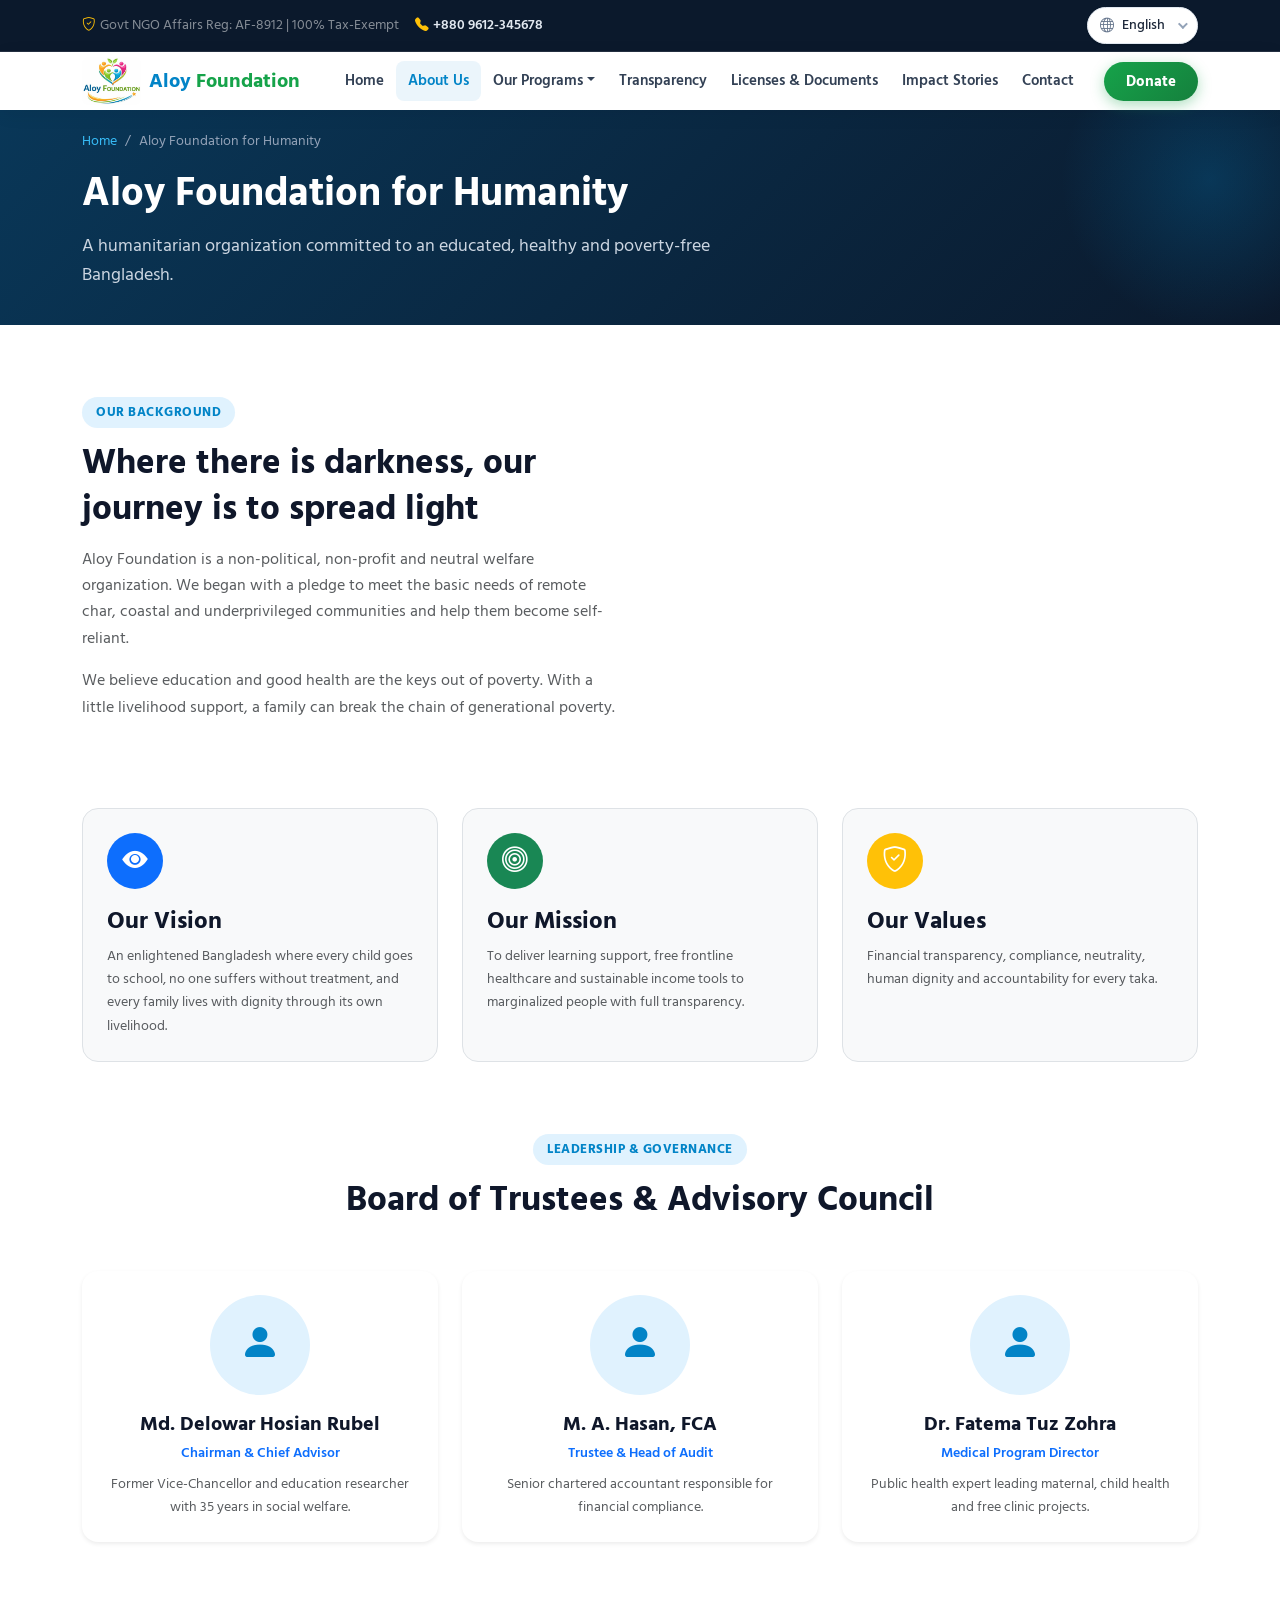
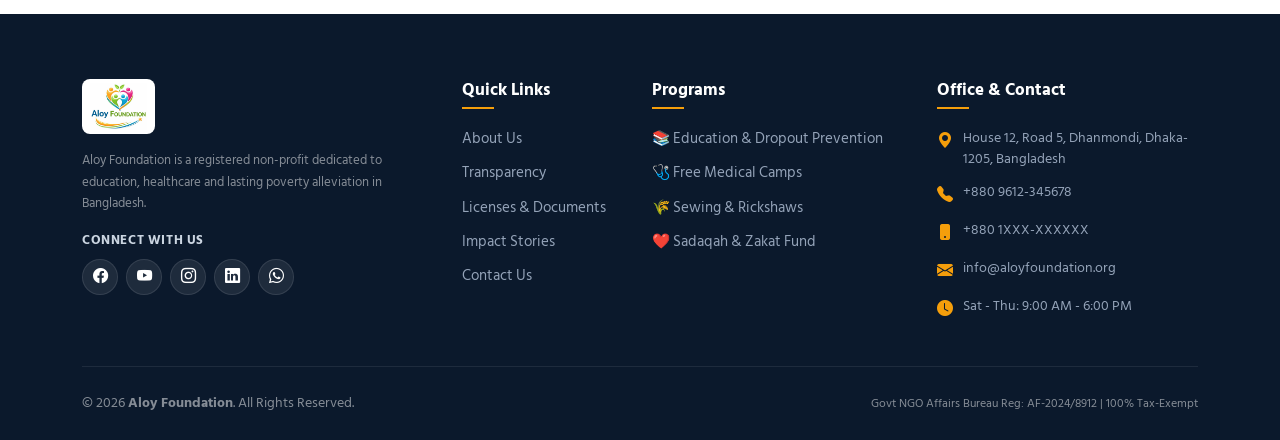
==== commit 2c72eefe: "added documents and storis file" ====
--- a/about.html
+++ b/about.html
@@ -23,26 +23,28 @@
     <link rel="stylesheet" href="assets/css/pages/about.css" />
   </head>
   <body class="lang-en">
+    <!-- ===== TOP BAR  ===== -->
+<!-- ===== TOP BAR ===== -->
     <div class="top-bar">
       <div
         class="container d-flex flex-wrap justify-content-between align-items-center"
       >
         <div class="d-flex align-items-center gap-3">
-          <span class="d-none d-md-inline text-white-50"
-            ><i class="bi bi-shield-check text-warning me-1"></i>Govt NGO
-            Affairs Reg: AF-8912 | 100% Tax-Exempt</span
-          >
-          <span class="d-flex align-items-center gap-1"
-            ><i class="bi bi-telephone-fill text-warning"></i>
+          <span class="d-none d-md-inline text-white-50">
+            <i class="bi bi-shield-check text-warning me-1"></i>Govt NGO Affairs
+            Reg: AF-8912 | 100% Tax-Exempt
+          </span>
+          <span class="d-flex align-items-center gap-1">
+            <i class="bi bi-telephone-fill text-warning"></i>
             <a href="tel:+8809612345678" class="fw-semibold"
               >+880 9612-345678</a
-            ></span
-          >
+            >
+          </span>
         </div>
         <div class="language-switcher-container">
           <div class="language-select-wrapper">
             <span class="language-icon">
-              <i class="fas fa-globe"></i>
+              <i class="bi bi-globe"></i>
             </span>
             <select
               id="languageSwitcher"
@@ -55,7 +57,6 @@
               <option value="hi">हिन्दी</option>
             </select>
           </div>
-          <!-- Hidden Google Translate Element -->
           <div id="google_translate_element"></div>
         </div>
       </div>
@@ -74,15 +75,10 @@
             class="rounded"
           />
           <div class="d-flex flex-column">
-            <span class="fw-bold fs-5 lh-1" style="color: var(--aloy-blue)"
-              >Aloy
-              <span style="color: var(--aloy-green-dark)"
-                >Foundation</span
-              ></span
-            >
-            <!-- <small class="text-muted fw-semibold" style="font-size: 0.72rem"
-                >Aloy Welfare Foundation Bangladesh</small
-              > -->
+            <span class="fw-bold fs-5 lh-1" style="color: var(--aloy-blue)">
+              Aloy
+              <span style="color: var(--aloy-green-dark)">Foundation</span>
+            </span>
           </div>
         </a>
         <button
@@ -96,7 +92,7 @@
         <div class="collapse navbar-collapse" id="navMain">
           <ul class="navbar-nav mx-auto mb-2 mb-lg-0">
             <li class="nav-item">
-              <a class="nav-link active" href="index.html">Home</a>
+              <a class="nav-link" href="index.html">Home</a>
             </li>
             <li class="nav-item">
               <a class="nav-link" href="about.html">About Us</a>
@@ -126,17 +122,17 @@
                 </li>
               </ul>
             </li>
-            <!-- <li class="nav-item">
-                <a class="nav-link" href="transparency.html">Transparency</a>
-              </li>
-              <li class="nav-item">
-                <a class="nav-link" href="documents.html"
-                  >Licenses &amp; Documents</a
-                >
-              </li>
-              <li class="nav-item">
-                <a class="nav-link" href="stories.html">Impact Stories</a>
-              </li> -->
+            <li class="nav-item">
+              <a class="nav-link" href="transparency.html">Transparency</a>
+            </li>
+            <li class="nav-item">
+              <a class="nav-link active" href="documents.html"
+                >Licenses &amp; Documents</a
+              >
+            </li>
+            <li class="nav-item">
+              <a class="nav-link" href="stories.html">Impact Stories</a>
+            </li>
             <li class="nav-item">
               <a class="nav-link" href="contact.html">Contact</a>
             </li>
@@ -147,7 +143,7 @@
             data-bs-toggle="modal"
             data-bs-target="#donationModal"
           >
-            <i class="bi bi-heart-fill"></i> <span>Donate Now</span>
+            <span>Donate</span>
           </button>
         </div>
       </nav>
@@ -585,5 +581,135 @@
 
     <script src="https://cdn.jsdelivr.net/npm/bootstrap@5.3.3/dist/js/bootstrap.bundle.min.js"></script>
     <script src="assets/js/main.js"></script>
+    <script src="https://code.jquery.com/jquery-3.7.1.min.js"></script>
+    <script src="https://cdnjs.cloudflare.com/ajax/libs/OwlCarousel2/2.3.4/owl.carousel.min.js"></script>
+    <script>
+      // ১. Google Translate Initialization
+      function googleTranslateElementInit() {
+        new google.translate.TranslateElement(
+          {
+            pageLanguage: "en",
+            includedLanguages: "en,bn,ar,hi",
+            autoDisplay: false,
+          },
+          "google_translate_element",
+        );
+      }
+
+      // ২. কুকি সেট ও ক্লিয়ার করার হেল্পার ফাংশন
+      function setGoogleTranslateCookie(lang) {
+        const host = window.location.hostname;
+        const domain = host.replace(/^www\./, "");
+
+        if (lang === "en") {
+          // মূল ভাষায় (English) ফিরলে কুকি ক্লিয়ার করুন
+          document.cookie =
+            "googtrans=; expires=Thu, 01 Jan 1970 00:00:00 UTC; path=/;";
+          document.cookie =
+            "googtrans=; expires=Thu, 01 Jan 1970 00:00:00 UTC; path=/; domain=" +
+            host +
+            ";";
+          if (domain !== host) {
+            document.cookie =
+              "googtrans=; expires=Thu, 01 Jan 1970 00:00:00 UTC; path=/; domain=." +
+              domain +
+              ";";
+          }
+        } else {
+          // নির্বাচিত ভাষার কুকি সেট করুন
+          document.cookie = "googtrans=/en/" + lang + "; path=/;";
+          document.cookie =
+            "googtrans=/en/" + lang + "; domain=" + host + "; path=/;";
+          if (domain !== host) {
+            document.cookie =
+              "googtrans=/en/" + lang + "; domain=." + domain + "; path=/;";
+          }
+        }
+      }
+
+      // ৩. ড্রপডাউন হ্যান্ডলার এবং সিঙ্ক লজিক
+      document.addEventListener("DOMContentLoaded", function () {
+        const languageSwitcher = document.getElementById("languageSwitcher");
+        if (!languageSwitcher) return;
+
+        // আগে কোনো ভাষা সিলেক্ট করা থাকলে পেজ লোডে ড্রপডাউনে তা ঠিক রাখা
+        const match = document.cookie.match(/googtrans=\/en\/([a-z]{2})/i);
+        if (match && match[1]) {
+          languageSwitcher.value = match[1];
+        }
+
+        // ভাষা পরিবর্তন ইভেন্ট
+        languageSwitcher.addEventListener("change", function () {
+          const selectedLang = this.value;
+
+          // কুকি সেট করুন
+          setGoogleTranslateCookie(selectedLang);
+
+          let attempts = 0;
+          const interval = setInterval(function () {
+            const googleSelect = document.querySelector(".goog-te-combo");
+            attempts++;
+
+            if (googleSelect) {
+              clearInterval(interval);
+              googleSelect.value = selectedLang;
+              googleSelect.dispatchEvent(
+                new Event("change", { bubbles: true }),
+              );
+            }
+
+            // নেটওয়ার্ক স্লো হলে বা গুগল কম্বো না পাওয়া গেলে রিলোড দিয়ে ট্রান্সলেট নিশ্চিত করা
+            if (attempts >= 25) {
+              clearInterval(interval);
+              window.location.reload();
+            }
+          }, 100);
+        });
+      });
+
+      // ৪. টপ ব্যানার হাইড রাখা ও বডি ফিক্স
+      const cleanGoogleTranslateBanner = () => {
+        document
+          .querySelectorAll(
+            ".goog-te-banner-frame, iframe.goog-te-banner-frame, .goog-te-banner-frame.skiptranslate, iframe[id^=':'][id$='.container']",
+          )
+          .forEach(function (el) {
+            el.style.setProperty("display", "none", "important");
+            el.style.setProperty("visibility", "hidden", "important");
+          });
+
+        if (
+          document.body &&
+          document.body.style.top !== "0px" &&
+          document.body.style.top !== ""
+        ) {
+          document.body.style.setProperty("top", "0px", "important");
+        }
+      };
+
+      const toolbarObserver = new MutationObserver(cleanGoogleTranslateBanner);
+
+      document.addEventListener("DOMContentLoaded", function () {
+        toolbarObserver.observe(document.documentElement, {
+          childList: true,
+          subtree: true,
+          attributes: true,
+          attributeFilter: ["style", "class"],
+        });
+      });
+
+      // গুগল যেন কোনোভাবেই বডি পুশ করতে না পারে
+      setInterval(function () {
+        if (
+          document.body &&
+          document.body.style.top !== "0px" &&
+          document.body.style.top !== ""
+        ) {
+          document.body.style.top = "0px";
+        }
+      }, 200);
+    </script>
+    <!-- Google Translate API -->
+    <script src="https://translate.google.com/translate_a/element.js?cb=googleTranslateElementInit"></script>
   </body>
 </html>
--- a/assets/css/style.css
+++ b/assets/css/style.css
@@ -103,7 +103,7 @@
   );
   color: #fff !important;
   font-weight: 700;
-  padding: 10px 22px;
+  padding: 7px 22px;
   border-radius: var(--aloy-radius-pill);
   border: none;
   font-size: 0.95rem;
@@ -499,7 +499,7 @@
 .page-hero {
   background: linear-gradient(135deg, #093758 0%, #0b192c 100%);
   color: #ffffff;
-  padding: 70px 0 50px 0;
+  padding: 20px 0 20px 0;
   position: relative;
   overflow: hidden;
 }
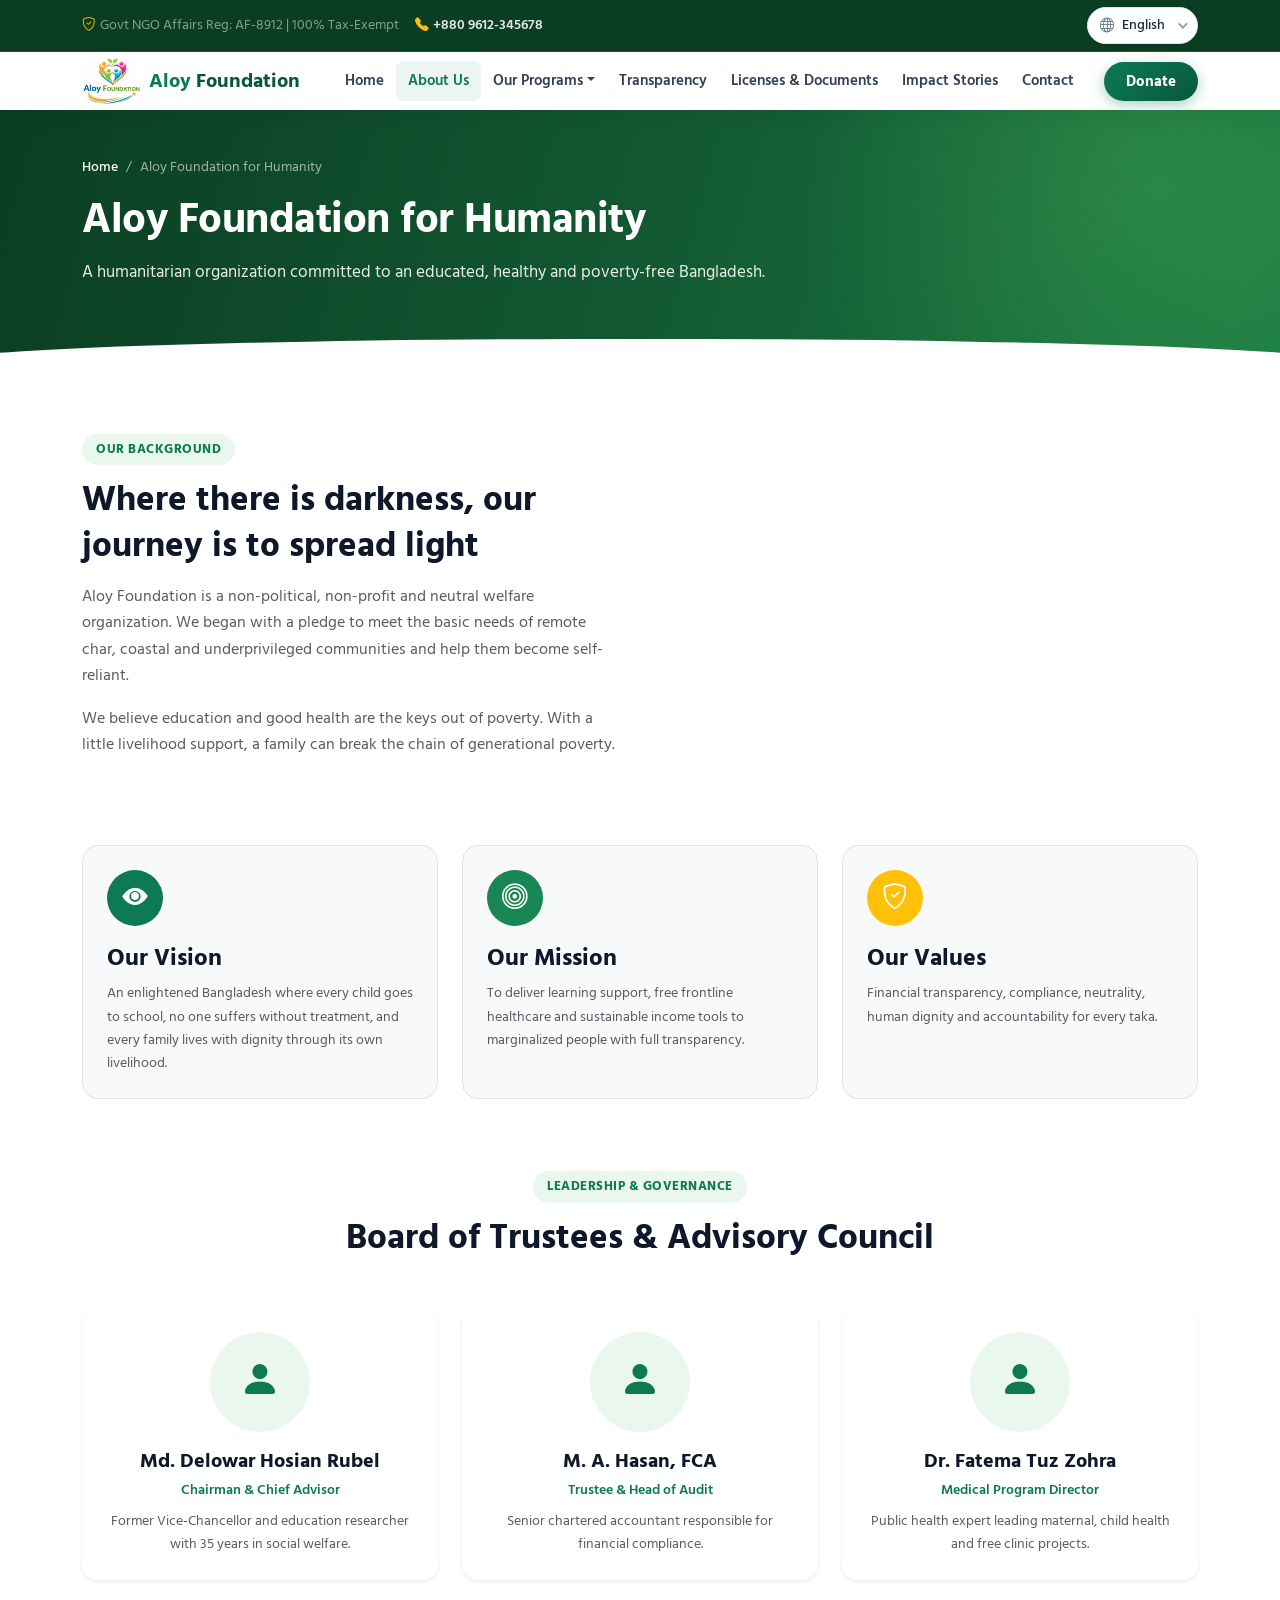
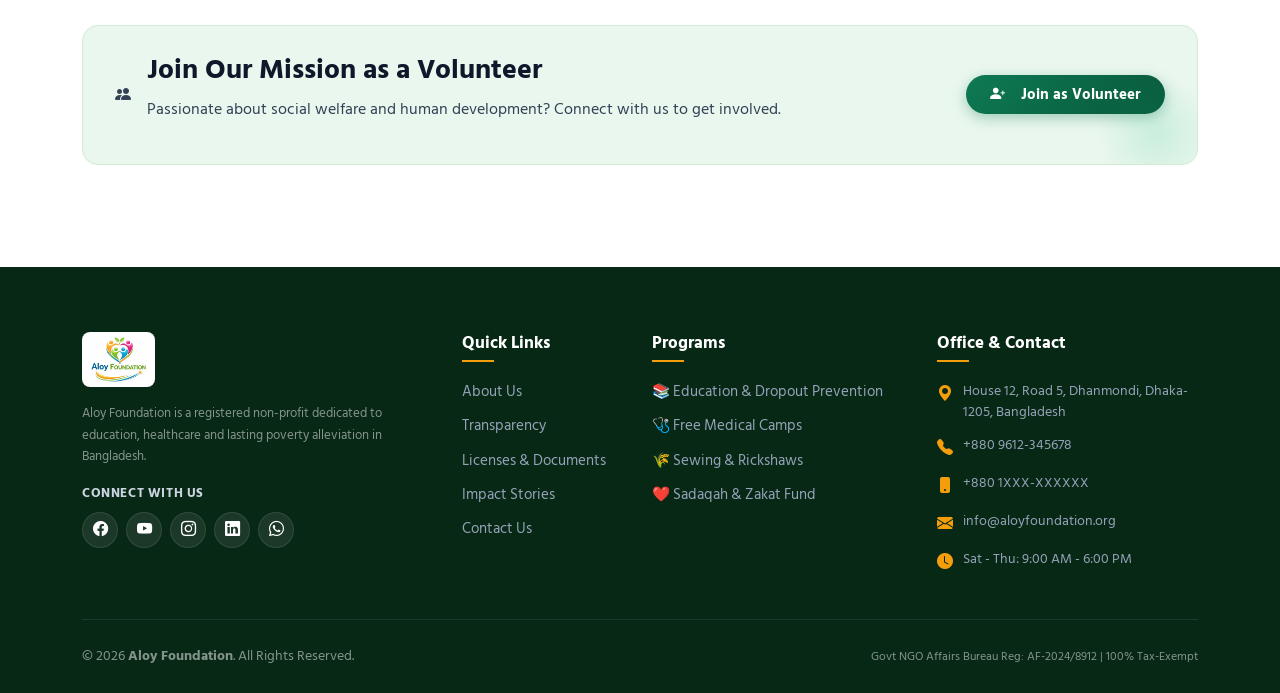
==== commit cc232c24: "green theme pattern UI" ====
--- a/about.html
+++ b/about.html
@@ -95,7 +95,7 @@
               <a class="nav-link" href="index.html">Home</a>
             </li>
             <li class="nav-item">
-              <a class="nav-link" href="about.html">About Us</a>
+              <a class="nav-link active" href="about.html">About Us</a>
             </li>
             <li class="nav-item dropdown">
               <a
@@ -126,7 +126,7 @@
               <a class="nav-link" href="transparency.html">Transparency</a>
             </li>
             <li class="nav-item">
-              <a class="nav-link active" href="documents.html"
+              <a class="nav-link" href="documents.html"
                 >Licenses &amp; Documents</a
               >
             </li>
@@ -289,6 +289,26 @@
                 clinic projects.
               </p>
             </div>
+          </div>
+        </div>
+
+        <!-- Bottom CTA Banner Matching documents.html -->
+        <div class="theme-contact-banner">
+          <div class="d-flex align-items-center gap-3">
+            <div class="banner-icon-box">
+              <i class="bi bi-people-fill"></i>
+            </div>
+            <div>
+              <h3 class="banner-title">Join Our Mission as a Volunteer</h3>
+              <p class="banner-subtitle">
+                Passionate about social welfare and human development? Connect with us to get involved.
+              </p>
+            </div>
+          </div>
+          <div>
+            <a href="contact.html" class="btn btn-aloy-primary" style="padding: 10px 24px; font-size: 0.95rem;">
+              <i class="bi bi-person-plus-fill me-2"></i> Join as Volunteer
+            </a>
           </div>
         </div>
       </div>
--- a/assets/css/style.css
+++ b/assets/css/style.css
@@ -2,9 +2,10 @@
 ================================================================
    ALOY FOUNDATION - OFFICIAL STYLESHEET
    Brand Colors:
-   - Primary Blue: #0284c7 (from "Aloy")
-   - Primary Green: #4cae2a / #16a34a (from "FOUNDATION")
-   - Warm Amber/Orange: #f59e0b / #ea580c (from the Star & Swoosh)
+   - Primary Emerald Green: #0d7a53 (from Aloy Foundation Theme)
+   - Deep Nature Forest: #0b3d22 / #09583b
+   - Soft Nature Light: #eaf7ee / #d0ebd6
+   - Warm Amber/Gold: #f59e0b / #ea580c (from Star & Badges)
    - Care Rose: #e11d48 (from Heart figure)
 ================================================================
 */
@@ -12,13 +13,13 @@
 @import url("https://fonts.googleapis.com/css2?family=Hind+Siliguri:wght@300;400;500;600;700&family=Plus+Jakarta+Sans:wght@300;400;500;600;700;800&display=swap");
 
 :root {
-  --aloy-blue: #0284c7;
-  --aloy-blue-dark: #0369a1;
-  --aloy-blue-light: #e0f2fe;
-
-  --aloy-green: #4cae2a;
-  --aloy-green-dark: #16a34a;
-  --aloy-green-light: #ecfdf5;
+  --aloy-blue: #0d7a53;
+  --aloy-blue-dark: #09583b;
+  --aloy-blue-light: #eaf7ee;
+
+  --aloy-green: #0d7a53;
+  --aloy-green-dark: #09583b;
+  --aloy-green-light: #eaf7ee;
 
   --aloy-amber: #f59e0b;
   --aloy-amber-dark: #d97706;
@@ -44,6 +45,49 @@
 
   --font-en: "Plus Jakarta Sans", system-ui, -apple-system, sans-serif;
   --font-bn: "Hind Siliguri", "Plus Jakarta Sans", sans-serif;
+}
+
+/* ==========================================
+   BOOTSTRAP THEME OVERRIDES (Unified Emerald Green Theme)
+   ========================================== */
+.text-primary {
+  color: var(--aloy-blue) !important;
+}
+.bg-primary {
+  background-color: var(--aloy-blue) !important;
+}
+.border-primary {
+  border-color: var(--aloy-blue) !important;
+}
+.btn-primary {
+  background-color: var(--aloy-blue) !important;
+  border-color: var(--aloy-blue) !important;
+  color: #ffffff !important;
+}
+.btn-primary:hover,
+.btn-primary:focus,
+.btn-primary:active {
+  background-color: var(--aloy-blue-dark) !important;
+  border-color: var(--aloy-blue-dark) !important;
+  color: #ffffff !important;
+}
+.btn-outline-primary {
+  color: var(--aloy-blue) !important;
+  border-color: var(--aloy-blue) !important;
+}
+.btn-outline-primary:hover,
+.btn-outline-primary:focus,
+.btn-outline-primary:active {
+  background-color: var(--aloy-blue) !important;
+  border-color: var(--aloy-blue) !important;
+  color: #ffffff !important;
+}
+.badge.bg-primary {
+  background-color: var(--aloy-blue) !important;
+  color: #ffffff !important;
+}
+.progress-bar.bg-primary {
+  background-color: var(--aloy-blue) !important;
 }
 
 /* Base & Typography */
@@ -107,7 +151,7 @@
   border-radius: var(--aloy-radius-pill);
   border: none;
   font-size: 0.95rem;
-  box-shadow: 0 4px 14px rgba(2, 132, 199, 0.35);
+  box-shadow: 0 4px 14px rgba(13, 122, 83, 0.35);
   transition: all 0.25s ease;
   display: inline-flex;
   align-items: center;
@@ -116,18 +160,18 @@
 }
 .btn-aloy-primary:hover {
   transform: translateY(-2px);
-  box-shadow: 0 8px 20px rgba(2, 132, 199, 0.45);
+  box-shadow: 0 8px 20px rgba(13, 122, 83, 0.45);
 }
 
 .btn-aloy-donate {
-  background: linear-gradient(135deg, #16a34a 0%, #15803d 100%);
+  background: linear-gradient(135deg, #0d7a53 0%, #09583b 100%);
   color: #fff !important;
   font-weight: 700;
   padding: 10px 22px;
   border-radius: var(--aloy-radius-pill);
   border: none;
   font-size: 0.95rem;
-  box-shadow: 0 4px 14px rgba(22, 163, 74, 0.35);
+  box-shadow: 0 4px 14px rgba(13, 122, 83, 0.35);
   animation: pulse-green 2.5s infinite;
   display: inline-flex;
   align-items: center;
@@ -136,13 +180,13 @@
 }
 .btn-aloy-donate:hover {
   transform: translateY(-2px);
-  box-shadow: 0 8px 22px rgba(22, 163, 74, 0.5);
-  background: linear-gradient(135deg, #15803d 0%, #166534 100%);
+  box-shadow: 0 8px 22px rgba(13, 122, 83, 0.45);
+  background: linear-gradient(135deg, #09583b 0%, #0b3d22 100%);
 }
 
 @keyframes pulse-green {
   0% {
-    box-shadow: 0 0 0 0 rgba(22, 163, 74, 0.5);
+    box-shadow: 0 0 0 0 rgba(13, 122, 83, 0.45);
   }
   70% {
     box-shadow: 0 0 0 10px rgba(22, 163, 74, 0);
@@ -173,7 +217,7 @@
    TOP UTILITY BAR
    ========================================== */
 .top-bar {
-  background-color: #0b192c;
+  background-color: #0b3d22;
   color: #cbd5e1;
   font-size: 0.85rem;
   padding: 7px 0;
@@ -251,7 +295,7 @@
 .nav-link:hover,
 .nav-link.active {
   color: var(--aloy-blue) !important;
-  background-color: rgba(2, 132, 199, 0.08);
+  background-color: rgba(13, 122, 83, 0.08);
 }
 
 .dropdown-menu {
@@ -352,7 +396,7 @@
   margin-bottom: 20px;
 }
 .hero-title .highlight-blue {
-  color: #38bdf8;
+  color: #6ee7b7;
 }
 .hero-title .highlight-green {
   color: #4ade80;
@@ -495,56 +539,80 @@
 
 /* ==========================================
    PAGE HERO / SUBPAGE HEADER
+   (Green Nature & Clean Curves matching documents.html)
    ========================================== */
 .page-hero {
-  background: linear-gradient(135deg, #093758 0%, #0b192c 100%);
+  background: linear-gradient(105deg, #0b3d22 0%, #125832 50%, #1a7a44 100%);
   color: #ffffff;
-  padding: 20px 0 20px 0;
+  padding: 45px 0 60px 0;
   position: relative;
   overflow: hidden;
+  border-bottom: none;
+}
+.page-hero::before {
+  content: "";
+  position: absolute;
+  top: 0;
+  right: 0;
+  bottom: 0;
+  width: 50%;
+  background: radial-gradient(
+    circle at 80% 30%,
+    rgba(76, 175, 80, 0.35) 0%,
+    transparent 65%
+  );
+  pointer-events: none;
 }
 .page-hero::after {
   content: "";
   position: absolute;
-  top: -80px;
-  right: -80px;
-  width: 300px;
-  height: 300px;
-  background: radial-gradient(
-    circle,
-    rgba(2, 132, 199, 0.25) 0%,
-    rgba(0, 0, 0, 0) 70%
-  );
-  border-radius: 50%;
+  bottom: -1px;
+  left: 0;
+  right: 0;
+  height: 24px;
+  background-color: #ffffff;
+  clip-path: ellipse(55% 100% at 50% 100%);
+  pointer-events: none;
 }
 .page-hero-title {
-  font-size: 2.5rem;
+  font-size: 2.6rem;
   font-weight: 800;
   color: #ffffff;
   margin-bottom: 12px;
+  letter-spacing: -0.5px;
 }
 .page-hero-lead {
-  font-size: 1.1rem;
-  color: #cbd5e1;
+  font-size: 1.05rem;
+  color: rgba(255, 255, 255, 0.9);
   max-width: 720px;
+  line-height: 1.6;
 }
 .page-breadcrumb {
   display: flex;
   align-items: center;
   gap: 8px;
-  font-size: 0.85rem;
-  color: #94a3b8;
+  font-size: 0.9rem;
+  color: rgba(255, 255, 255, 0.85);
   margin-bottom: 14px;
 }
 .page-breadcrumb a {
-  color: #38bdf8;
+  color: #ffffff;
+  font-weight: 500;
+  text-decoration: none;
+}
+.page-breadcrumb a:hover {
+  text-decoration: underline;
+  color: #a7f3d0;
+}
+.page-breadcrumb span {
+  opacity: 0.7;
 }
 
 /* ==========================================
    STATS COUNTER SECTION
    ========================================== */
 .impact-stats-section {
-  background: linear-gradient(135deg, #093758 0%, #0b192c 100%);
+  background: linear-gradient(135deg, #0b3d22 0%, #072515 100%);
   color: #ffffff;
   padding: 55px 0;
   position: relative;
@@ -652,7 +720,7 @@
   box-shadow: 0 4px 10px rgba(0, 0, 0, 0.2);
 }
 .pill-education {
-  background-color: #0284c7;
+  background-color: #0d7a53;
 }
 .pill-health {
   background-color: #e11d48;
@@ -721,8 +789,8 @@
   color: #ef4444;
 }
 .doc-icon-cert {
-  background: #e0f2fe;
-  color: #0284c7;
+  background: #eaf7ee;
+  color: #0d7a53;
 }
 .doc-icon-tax {
   background: #dcfce7;
@@ -847,7 +915,7 @@
 
 /* Volunteer CTA Banner */
 .volunteer-banner {
-  background: linear-gradient(135deg, #0284c7 0%, #0369a1 100%);
+  background: linear-gradient(105deg, #0b3d22 0%, #125832 50%, #1a7a44 100%);
   border-radius: var(--aloy-radius-lg);
   padding: 50px 40px;
   color: #ffffff;
@@ -868,7 +936,7 @@
 
 /* Footer */
 .footer-main {
-  background-color: #0b192c;
+  background-color: #082816;
   color: #94a3b8;
   padding-top: 65px;
   padding-bottom: 25px;
@@ -1286,8 +1354,8 @@
 }
 
 .mfs-icon {
-  background-color: #e0f2fe;
-  color: #0284c7;
+  background-color: #eaf7ee;
+  color: #0d7a53;
 }
 
 .card-headings {
@@ -1318,8 +1386,8 @@
 }
 
 .blue-badge {
-  background: #e0f2fe;
-  color: #0284c7;
+  background: #eaf7ee;
+  color: #0d7a53;
 }
 
 .card-title {
@@ -1394,7 +1462,7 @@
 
 .meta-row.highlight-box .meta-val {
   font-size: 1.05rem;
-  color: #0284c7;
+  color: #0d7a53;
   font-weight: 700;
 }
 
@@ -1416,9 +1484,9 @@
 }
 
 .btn-copy:hover {
-  background: #0284c7;
+  background: #0d7a53;
   color: #ffffff;
-  border-color: #0284c7;
+  border-color: #0d7a53;
 }
 
 .btn-copy.copied {
@@ -1529,7 +1597,7 @@
 
 /* Donate Online Action Button */
 .donate-btn-action {
-  background: linear-gradient(135deg, #0284c7 0%, #0369a1 100%);
+  background: linear-gradient(135deg, #0d7a53 0%, #09583b 100%);
   color: #ffffff;
   border: none;
   border-radius: 8px;
@@ -1542,14 +1610,14 @@
   justify-content: center;
   gap: 6px;
   transition: all 0.25s ease;
-  box-shadow: 0 4px 12px rgba(2, 132, 199, 0.25);
+  box-shadow: 0 4px 12px rgba(13, 122, 83, 0.25);
 }
 
 .donate-btn-action:hover {
-  background: linear-gradient(135deg, #0369a1 0%, #075985 100%);
+  background: linear-gradient(135deg, #09583b 0%, #0b3d22 100%);
   color: #ffffff;
   transform: translateY(-2px);
-  box-shadow: 0 6px 16px rgba(2, 132, 199, 0.35);
+  box-shadow: 0 6px 16px rgba(13, 122, 83, 0.35);
 }
 
 /* Contact / Confirmation Box */
@@ -1579,7 +1647,7 @@
 }
 
 .contact-row a:hover {
-  color: #0284c7;
+  color: #0d7a53;
 }
 
 /* Responsive Breakpoints */
@@ -1591,3 +1659,82 @@
     gap: 24px;
   }
 }
+
+/* ================================================================
+   SHARED THEME PATTERNS (Directly from documents.html design system)
+   ================================================================ */
+.theme-contact-banner {
+  background: #eaf7ee;
+  border: 1px solid #d0ebd6;
+  border-radius: 16px;
+  padding: 26px 32px;
+  margin-top: 45px;
+  margin-bottom: 30px;
+  display: flex;
+  flex-wrap: wrap;
+  align-items: center;
+  justify-content: space-between;
+  gap: 20px;
+  position: relative;
+  overflow: hidden;
+}
+
+.theme-contact-banner::after {
+  content: "";
+  position: absolute;
+  right: -20px;
+  bottom: -30px;
+  width: 120px;
+  height: 120px;
+  background: radial-gradient(
+    circle,
+    rgba(16, 185, 129, 0.15) 0%,
+    transparent 70%
+  );
+  pointer-events: none;
+}
+
+.theme-card {
+  background: #ffffff;
+  border: 1px solid #e5ebe5;
+  border-radius: 18px;
+  box-shadow: 0 4px 20px rgba(13, 122, 83, 0.05);
+  padding: 28px;
+  transition: all 0.3s cubic-bezier(0.4, 0, 0.2, 1);
+  height: 100%;
+  display: flex;
+  flex-direction: column;
+}
+
+.theme-card:hover {
+  transform: translateY(-4px);
+  box-shadow: 0 16px 32px rgba(13, 122, 83, 0.1);
+  border-color: #c7e8d2;
+}
+
+.theme-badge {
+  display: inline-flex;
+  align-items: center;
+  gap: 6px;
+  background: #eaf7ee;
+  color: #0d7a53;
+  font-size: 0.8rem;
+  font-weight: 700;
+  padding: 5px 14px;
+  border-radius: 9999px;
+  border: 1px solid #d0ebd6;
+  margin-bottom: 14px;
+}
+
+.theme-icon-wrap {
+  width: 54px;
+  height: 54px;
+  border-radius: 14px;
+  display: flex;
+  align-items: center;
+  justify-content: center;
+  font-size: 1.6rem;
+  margin-bottom: 16px;
+  background: #eaf7ee;
+  color: #0d7a53;
+}
--- a/assets/css/pages/about.css
+++ b/assets/css/pages/about.css
@@ -1,2 +1,2 @@
 /* ABOUT PAGE ONLY */
-.board-avatar{width:100px;height:100px;border-radius:50%;background:#e0f2fe;color:#0284c7;display:flex;align-items:center;justify-content:center;font-size:2.5rem}
+.board-avatar{width:100px;height:100px;border-radius:50%;background:#eaf7ee;color:#0d7a53;display:flex;align-items:center;justify-content:center;font-size:2.5rem}
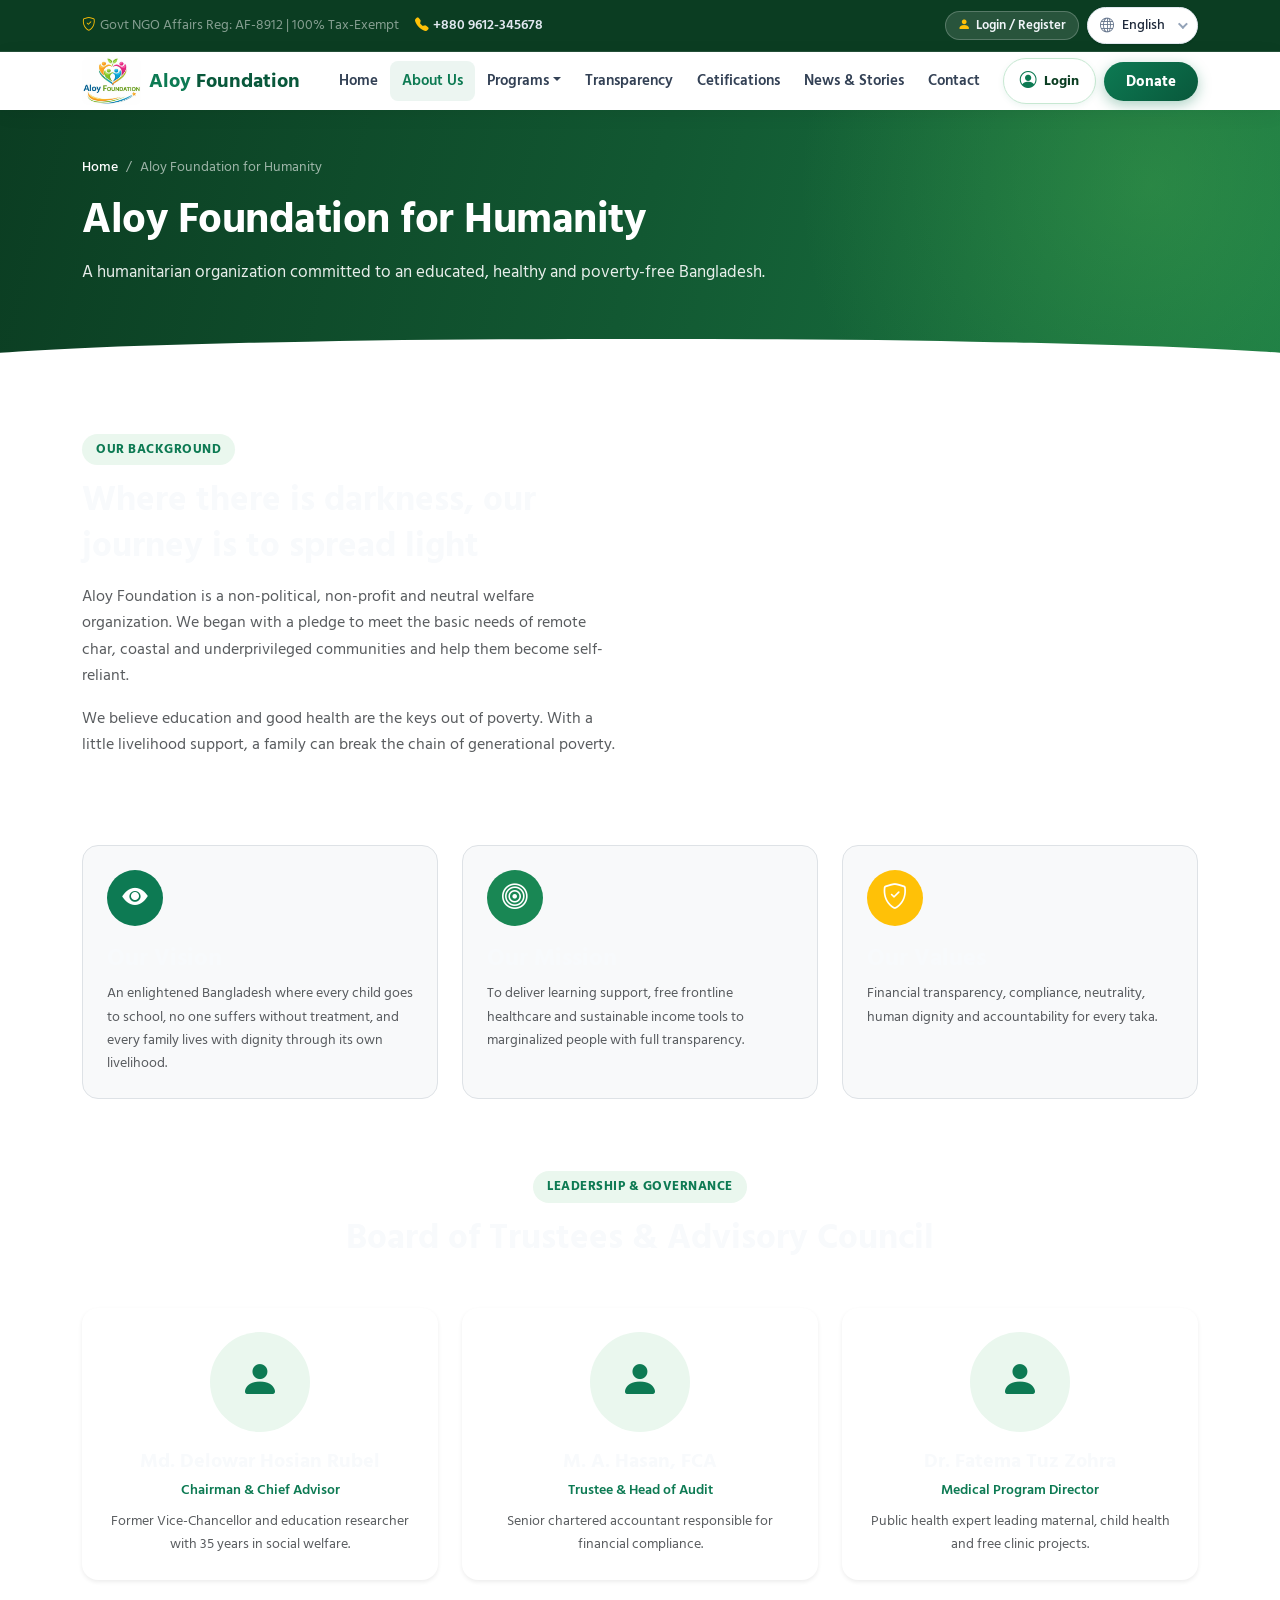
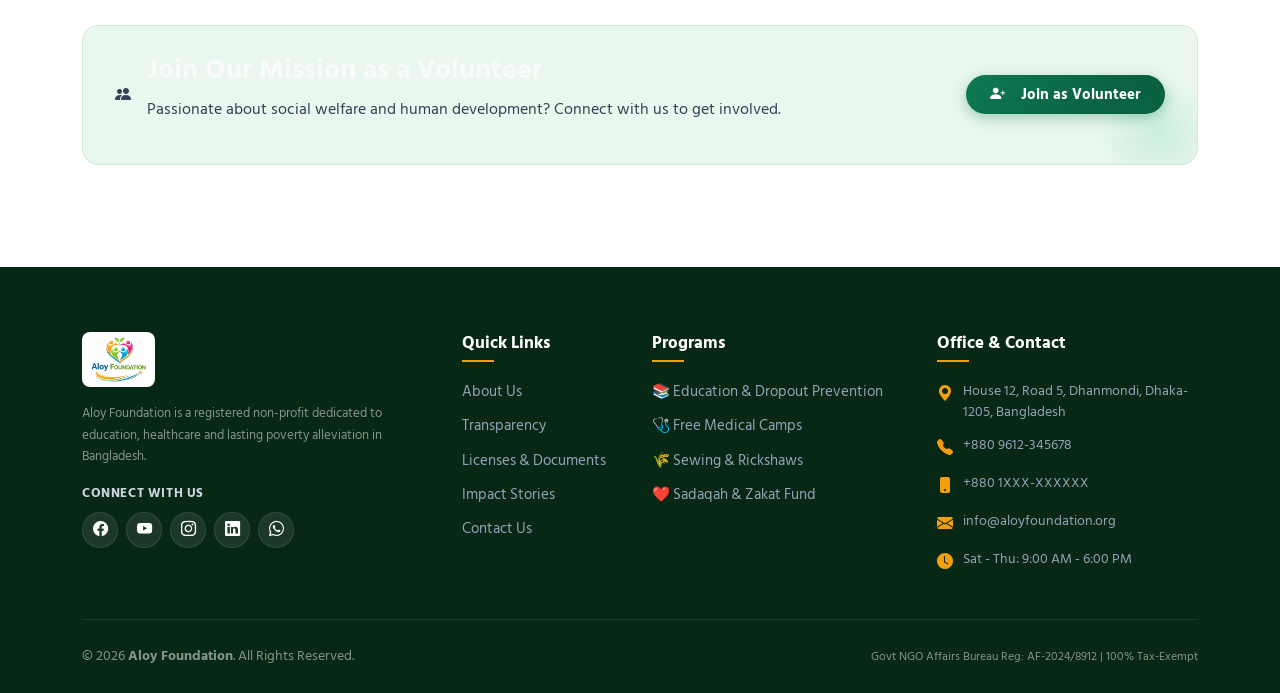
==== commit e1b2dd5e: "same header each page and heading color" ====
--- a/about.html
+++ b/about.html
@@ -41,23 +41,33 @@
             >
           </span>
         </div>
-        <div class="language-switcher-container">
-          <div class="language-select-wrapper">
-            <span class="language-icon">
-              <i class="bi bi-globe"></i>
-            </span>
-            <select
-              id="languageSwitcher"
-              class="language-select"
-              aria-label="Select Language"
-            >
-              <option value="en" selected>English</option>
-              <option value="bn">বাংলা</option>
-              <option value="ar">العربية</option>
-              <option value="hi">हिन्दी</option>
-            </select>
-          </div>
-          <div id="google_translate_element"></div>
+        <div class="d-flex align-items-center gap-2">
+          <a
+            href="#donorAuthModal"
+            data-bs-toggle="modal"
+            class="topbar-donor-link"
+          >
+            <i class="bi bi-person-fill text-warning"></i>
+            <span>Login / Register</span>
+          </a>
+          <div class="language-switcher-container">
+            <div class="language-select-wrapper">
+              <span class="language-icon">
+                <i class="bi bi-globe"></i>
+              </span>
+              <select
+                id="languageSwitcher"
+                class="language-select"
+                aria-label="Select Language"
+              >
+                <option value="en" selected>English</option>
+                <option value="bn">বাংলা</option>
+                <option value="ar">العربية</option>
+                <option value="hi">हिन्दी</option>
+              </select>
+            </div>
+            <div id="google_translate_element"></div>
+          </div>
         </div>
       </div>
     </div>
@@ -92,32 +102,42 @@
         <div class="collapse navbar-collapse" id="navMain">
           <ul class="navbar-nav mx-auto mb-2 mb-lg-0">
             <li class="nav-item">
-              <a class="nav-link" href="index.html">Home</a>
+              <a class="nav-link active" href="index.html">Home</a>
             </li>
             <li class="nav-item">
-              <a class="nav-link active" href="about.html">About Us</a>
+              <a class="nav-link" href="about.html">About Us</a>
             </li>
             <li class="nav-item dropdown">
               <a
                 class="nav-link dropdown-toggle"
                 href="#"
                 data-bs-toggle="dropdown"
-                >Our Programs</a
+                >Programs</a
               >
               <ul class="dropdown-menu">
                 <li>
-                  <a class="dropdown-item" href="education.html"
-                    >📚 Education Program</a
+                  <a class="dropdown-item fw-bold" href="all_porgrams.html"
+                    ><i class="bi bi-grid-fill text-success me-2"></i>All
+                    Programs &amp; Projects</a
+                  >
+                </li>
+                <li><hr class="dropdown-divider" /></li>
+                <li>
+                  <a class="dropdown-item" href="project_details.html"
+                    ><i class="bi bi-book-half text-success me-2"></i>Education
+                    Program</a
                   >
                 </li>
                 <li>
                   <a class="dropdown-item" href="healthcare.html"
-                    >🩺 Healthcare Services</a
+                    ><i class="bi bi-heart-pulse-fill text-danger me-2"></i
+                    >Healthcare Services</a
                   >
                 </li>
                 <li>
                   <a class="dropdown-item" href="poverty.html"
-                    >🌾 Poverty Alleviation</a
+                    ><i class="bi bi-briefcase-fill text-primary me-2"></i
+                    >Poverty Alleviation</a
                   >
                 </li>
               </ul>
@@ -126,28 +146,38 @@
               <a class="nav-link" href="transparency.html">Transparency</a>
             </li>
             <li class="nav-item">
-              <a class="nav-link" href="documents.html"
-                >Licenses &amp; Documents</a
-              >
+              <a class="nav-link" href="documents.html">Cetifications</a>
             </li>
             <li class="nav-item">
-              <a class="nav-link" href="stories.html">Impact Stories</a>
+              <a class="nav-link" href="stories.html">News & Stories</a>
             </li>
             <li class="nav-item">
               <a class="nav-link" href="contact.html">Contact</a>
             </li>
           </ul>
-          <button
-            type="button"
-            class="btn-aloy-donate"
-            data-bs-toggle="modal"
-            data-bs-target="#donationModal"
-          >
-            <span>Donate</span>
-          </button>
+          <div class="d-flex align-items-center gap-2">
+            <button
+              type="button"
+              class="btn-donor-auth"
+              data-bs-toggle="modal"
+              data-bs-target="#donorAuthModal"
+            >
+              <i class="bi bi-person-circle"></i>
+              <span>Login</span>
+            </button>
+            <button
+              type="button"
+              class="btn-aloy-donate"
+              data-bs-toggle="modal"
+              data-bs-target="#donationModal"
+            >
+              <span>Donate</span>
+            </button>
+          </div>
         </div>
       </nav>
     </header>
+
 
     <!-- ===== PAGE HERO ===== -->
     <section class="page-hero">
--- a/assets/css/style.css
+++ b/assets/css/style.css
@@ -110,7 +110,7 @@
 h4,
 h5,
 h6 {
-  color: var(--aloy-dark);
+  color: var(--aloy-light-bg);
   font-weight: 700;
   line-height: 1.3;
 }
@@ -1738,3 +1738,74 @@
   background: #eaf7ee;
   color: #0d7a53;
 }
+
+/* ================================================================
+   DONOR LOGIN & REGISTRATION HEADER STYLES
+   ================================================================ */
+.btn-donor-auth {
+  display: inline-flex;
+  align-items: center;
+  gap: 7px;
+  background: #ffffff;
+  color: #0b3d22 !important;
+  border: 1.5px solid #c7e8d2;
+  padding: 8px 16px;
+  border-radius: var(--aloy-radius-pill);
+  font-weight: 700;
+  font-size: 0.88rem;
+  transition: all 0.25s ease;
+  white-space: nowrap;
+  box-shadow: 0 2px 6px rgba(13, 122, 83, 0.08);
+  text-decoration: none !important;
+  cursor: pointer;
+}
+
+.btn-donor-auth:hover {
+  background: #eaf7ee;
+  border-color: #0d7a53;
+  color: #0d7a53 !important;
+  transform: translateY(-1px);
+  box-shadow: 0 4px 12px rgba(13, 122, 83, 0.16);
+}
+
+.btn-donor-auth i {
+  font-size: 1.05rem;
+  color: #0d7a53;
+}
+
+.topbar-donor-link {
+  display: inline-flex;
+  align-items: center;
+  gap: 5px;
+  color: #f1f5f9 !important;
+  font-size: 0.8rem;
+  font-weight: 600;
+  text-decoration: none !important;
+  padding: 3px 12px;
+  border-radius: 9999px;
+  background: rgba(255, 255, 255, 0.12);
+  border: 1px solid rgba(255, 255, 255, 0.22);
+  transition: all 0.2s ease;
+  cursor: pointer;
+}
+
+.topbar-donor-link:hover {
+  background: rgba(255, 255, 255, 0.24);
+  color: #ffffff !important;
+  border-color: var(--aloy-amber);
+}
+
+/* Donor Modal Tabs Styling */
+#donorAuthTabs .nav-link {
+  color: #475569;
+  border: none;
+  font-size: 0.9rem;
+  padding: 8px 16px;
+  transition: all 0.2s ease;
+}
+
+#donorAuthTabs .nav-link.active {
+  background: linear-gradient(135deg, #0d7a53 0%, #09583b 100%);
+  color: #ffffff;
+  box-shadow: 0 2px 8px rgba(13, 122, 83, 0.25);
+}
